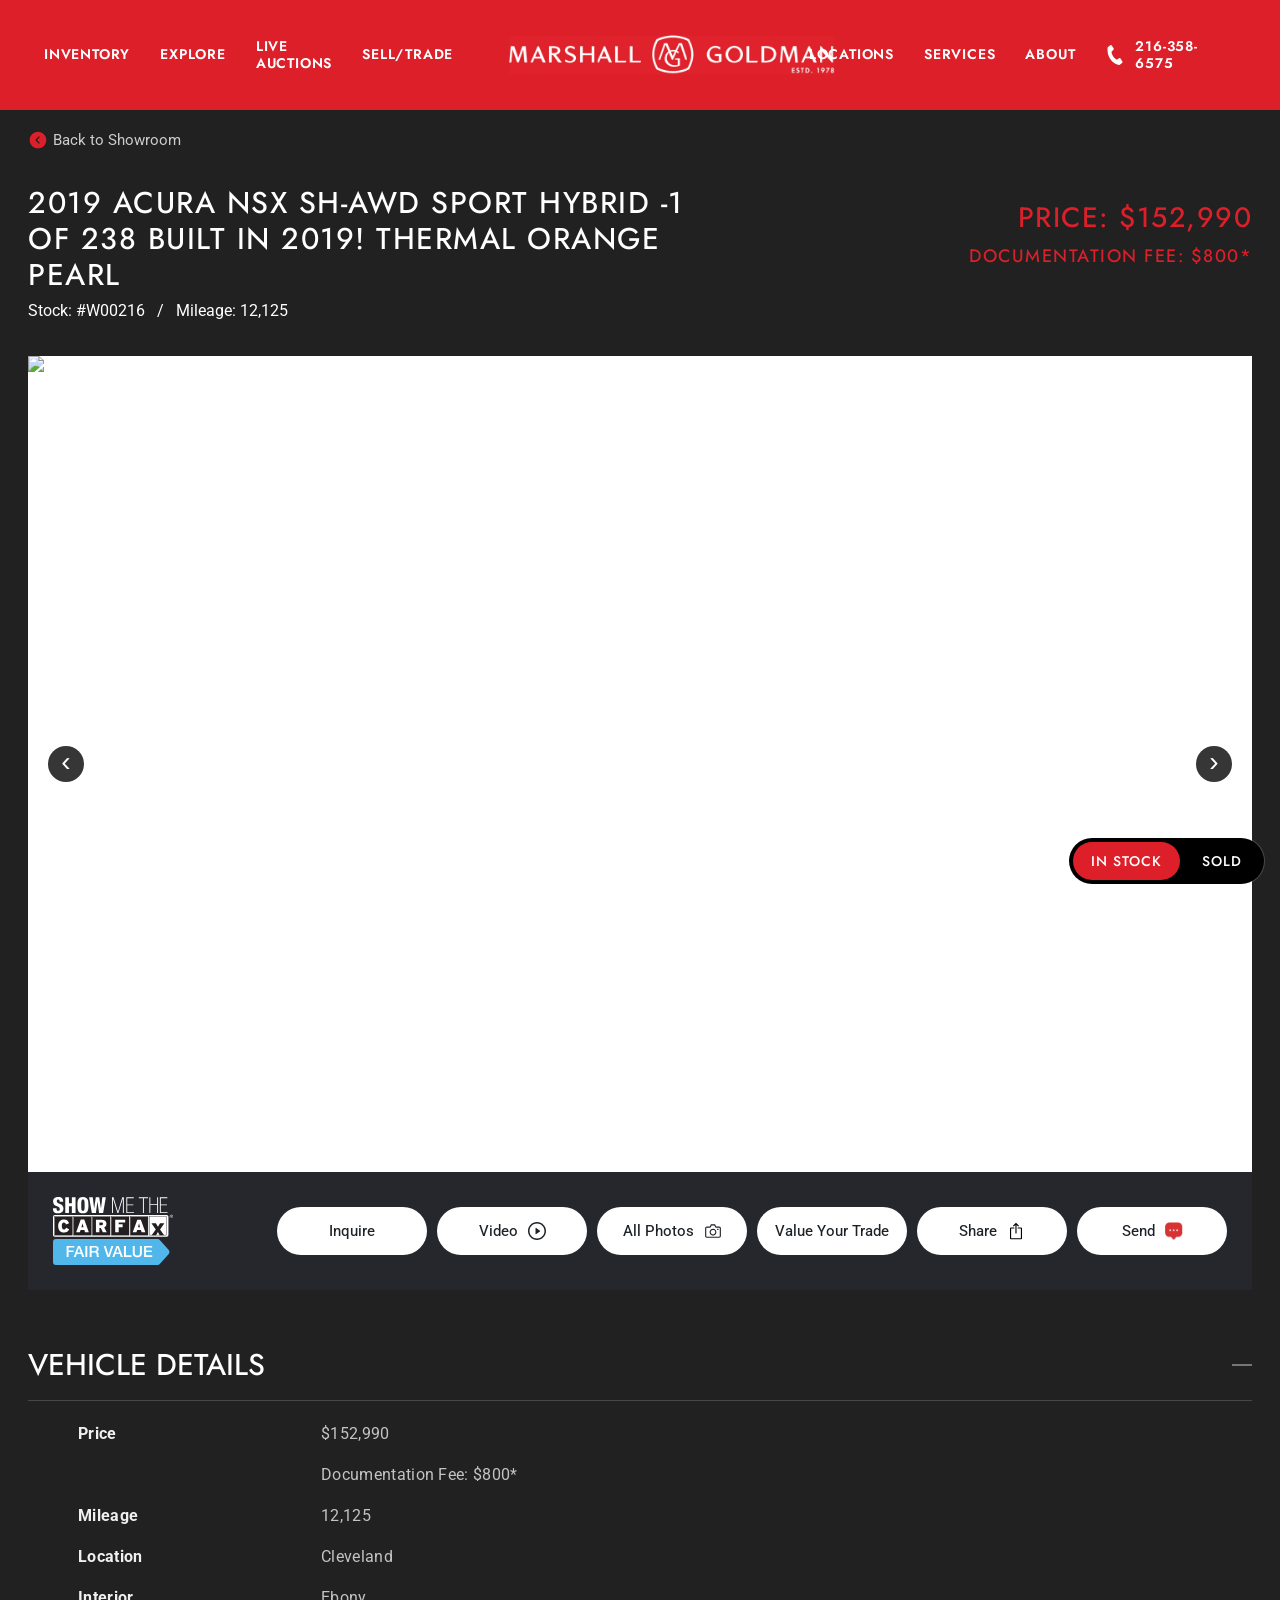
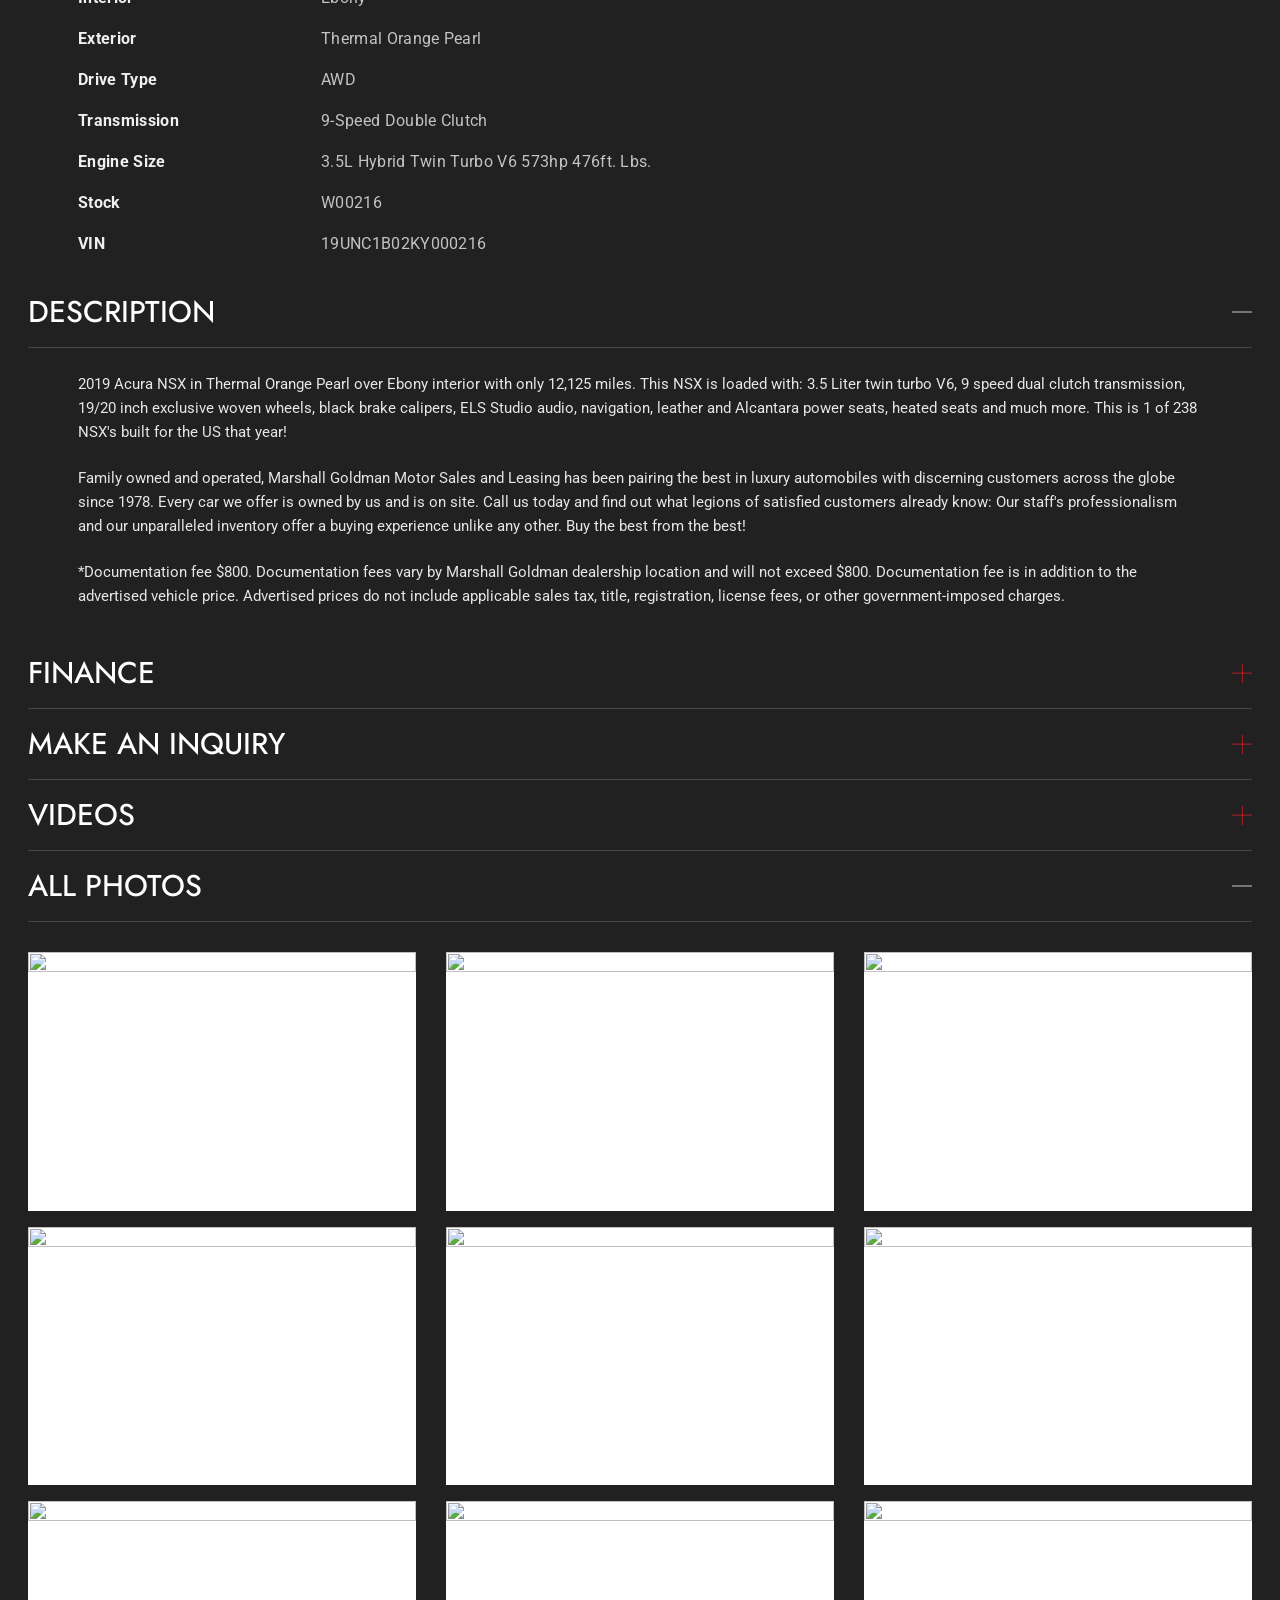
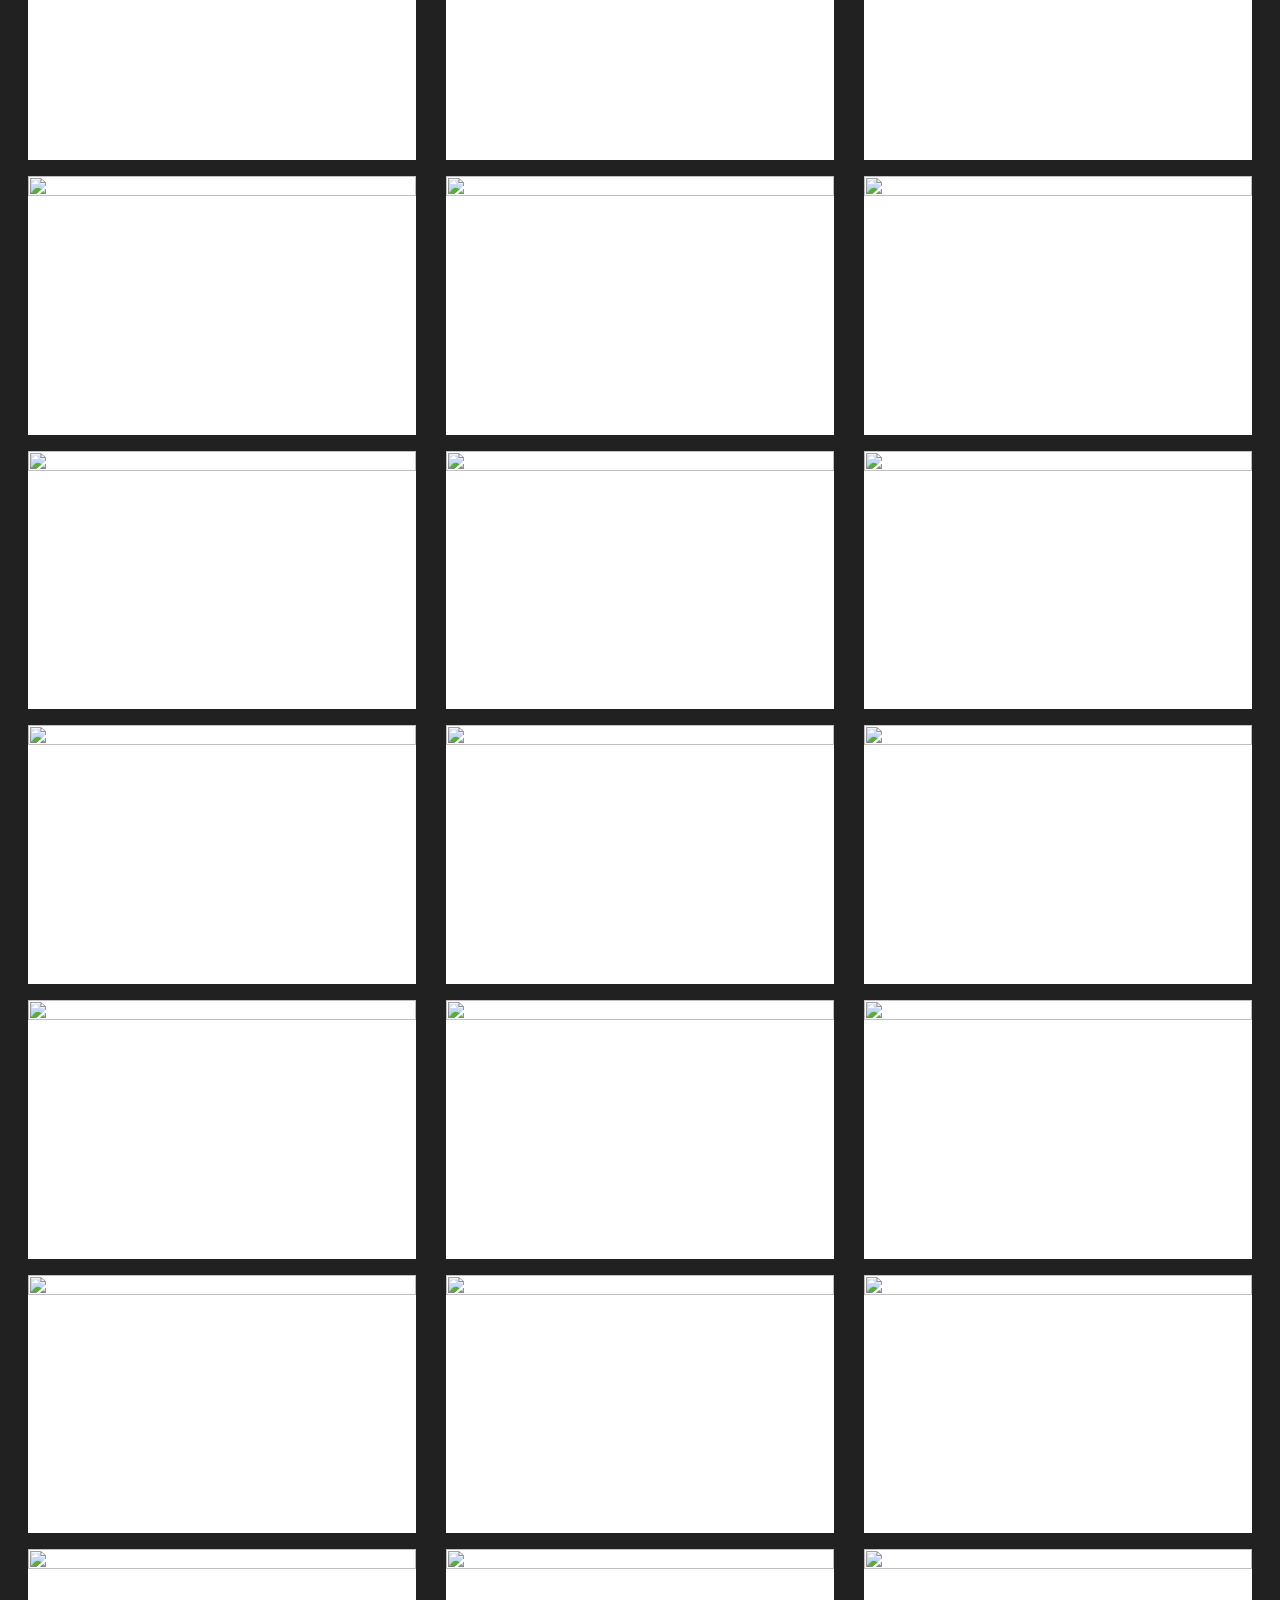
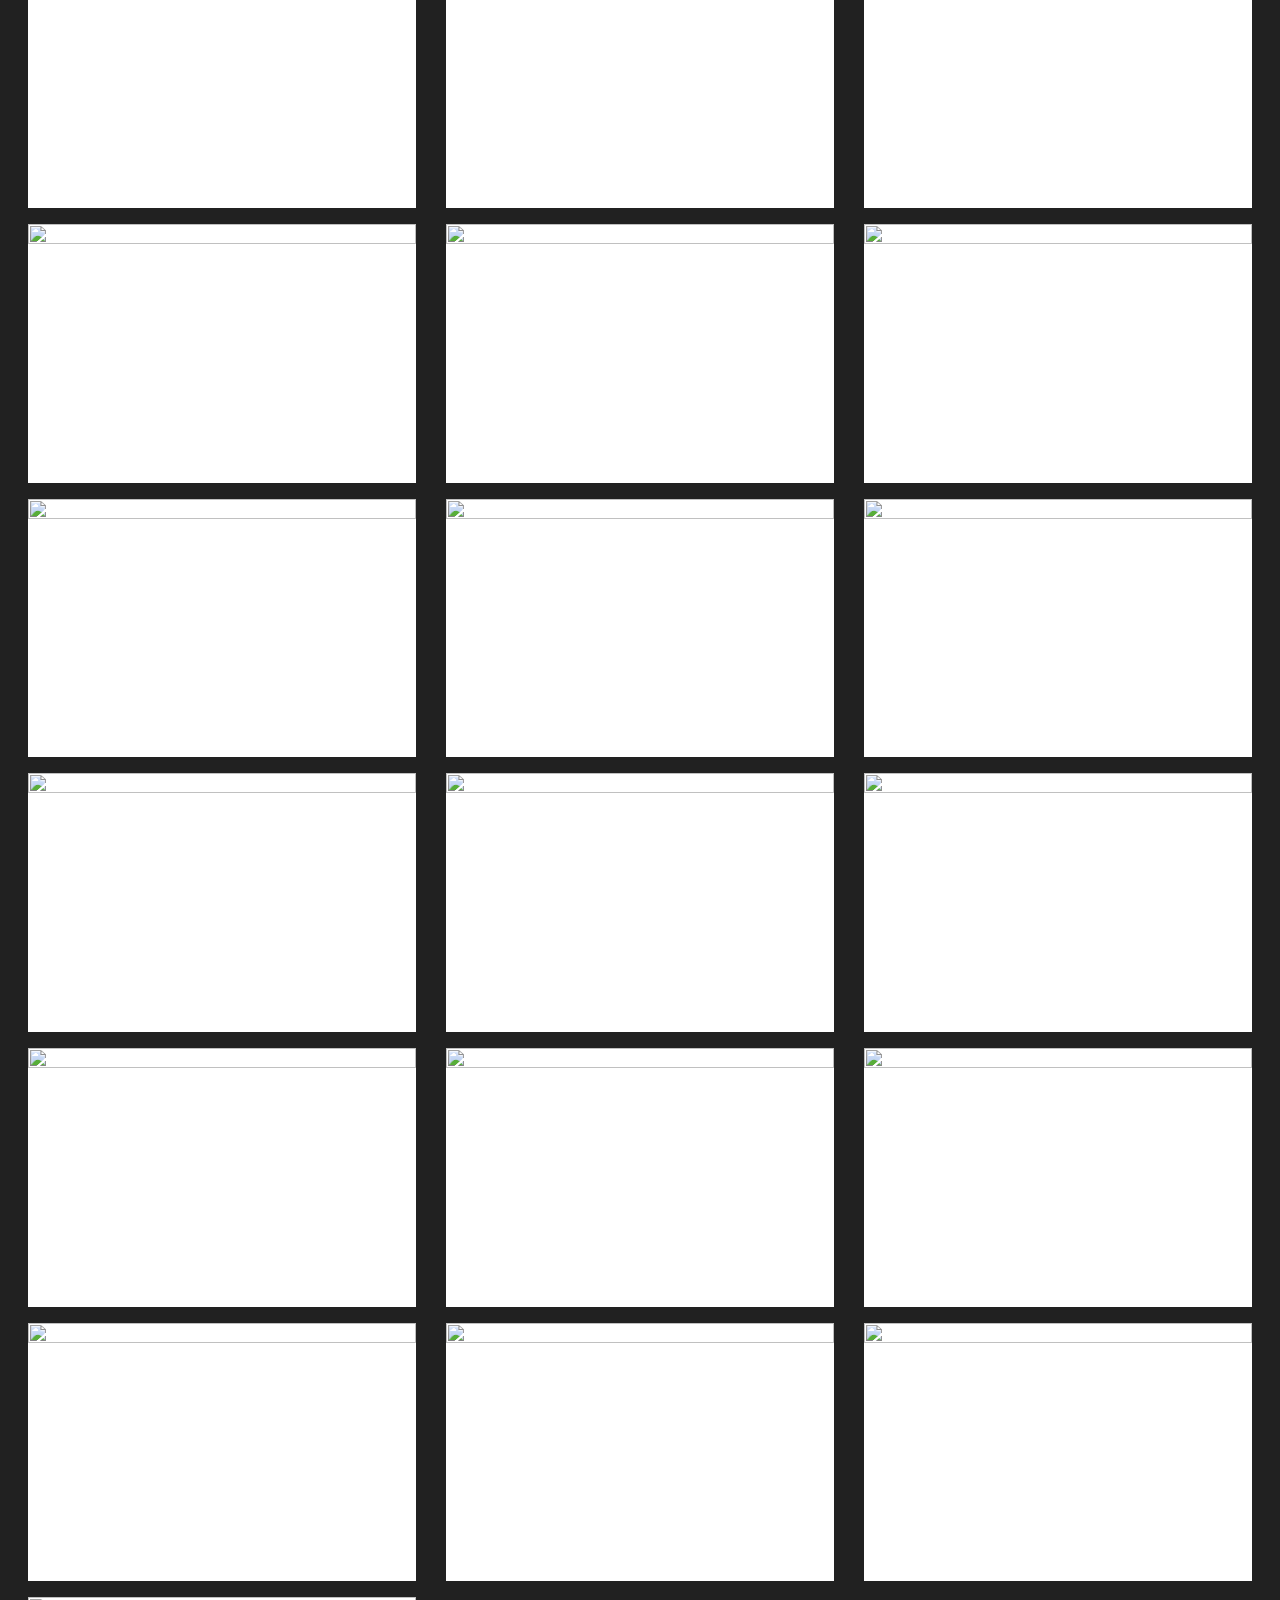
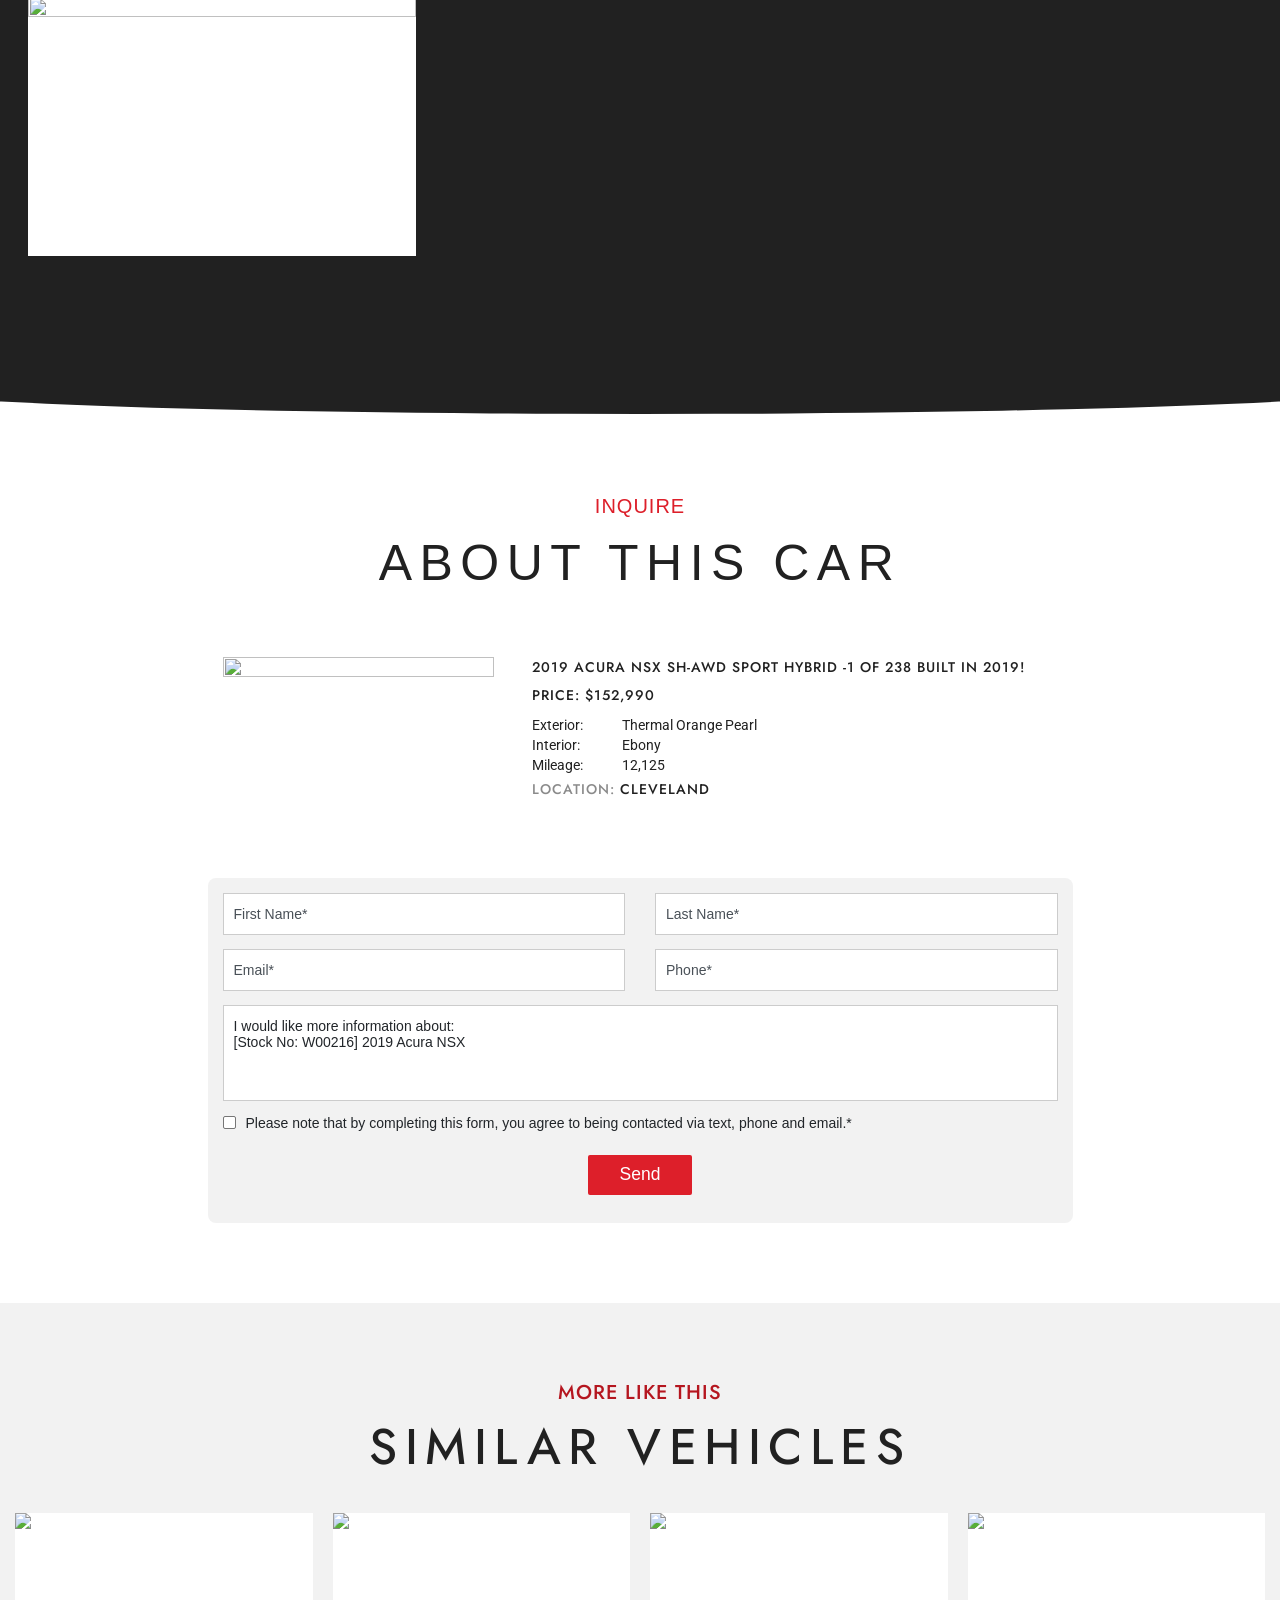
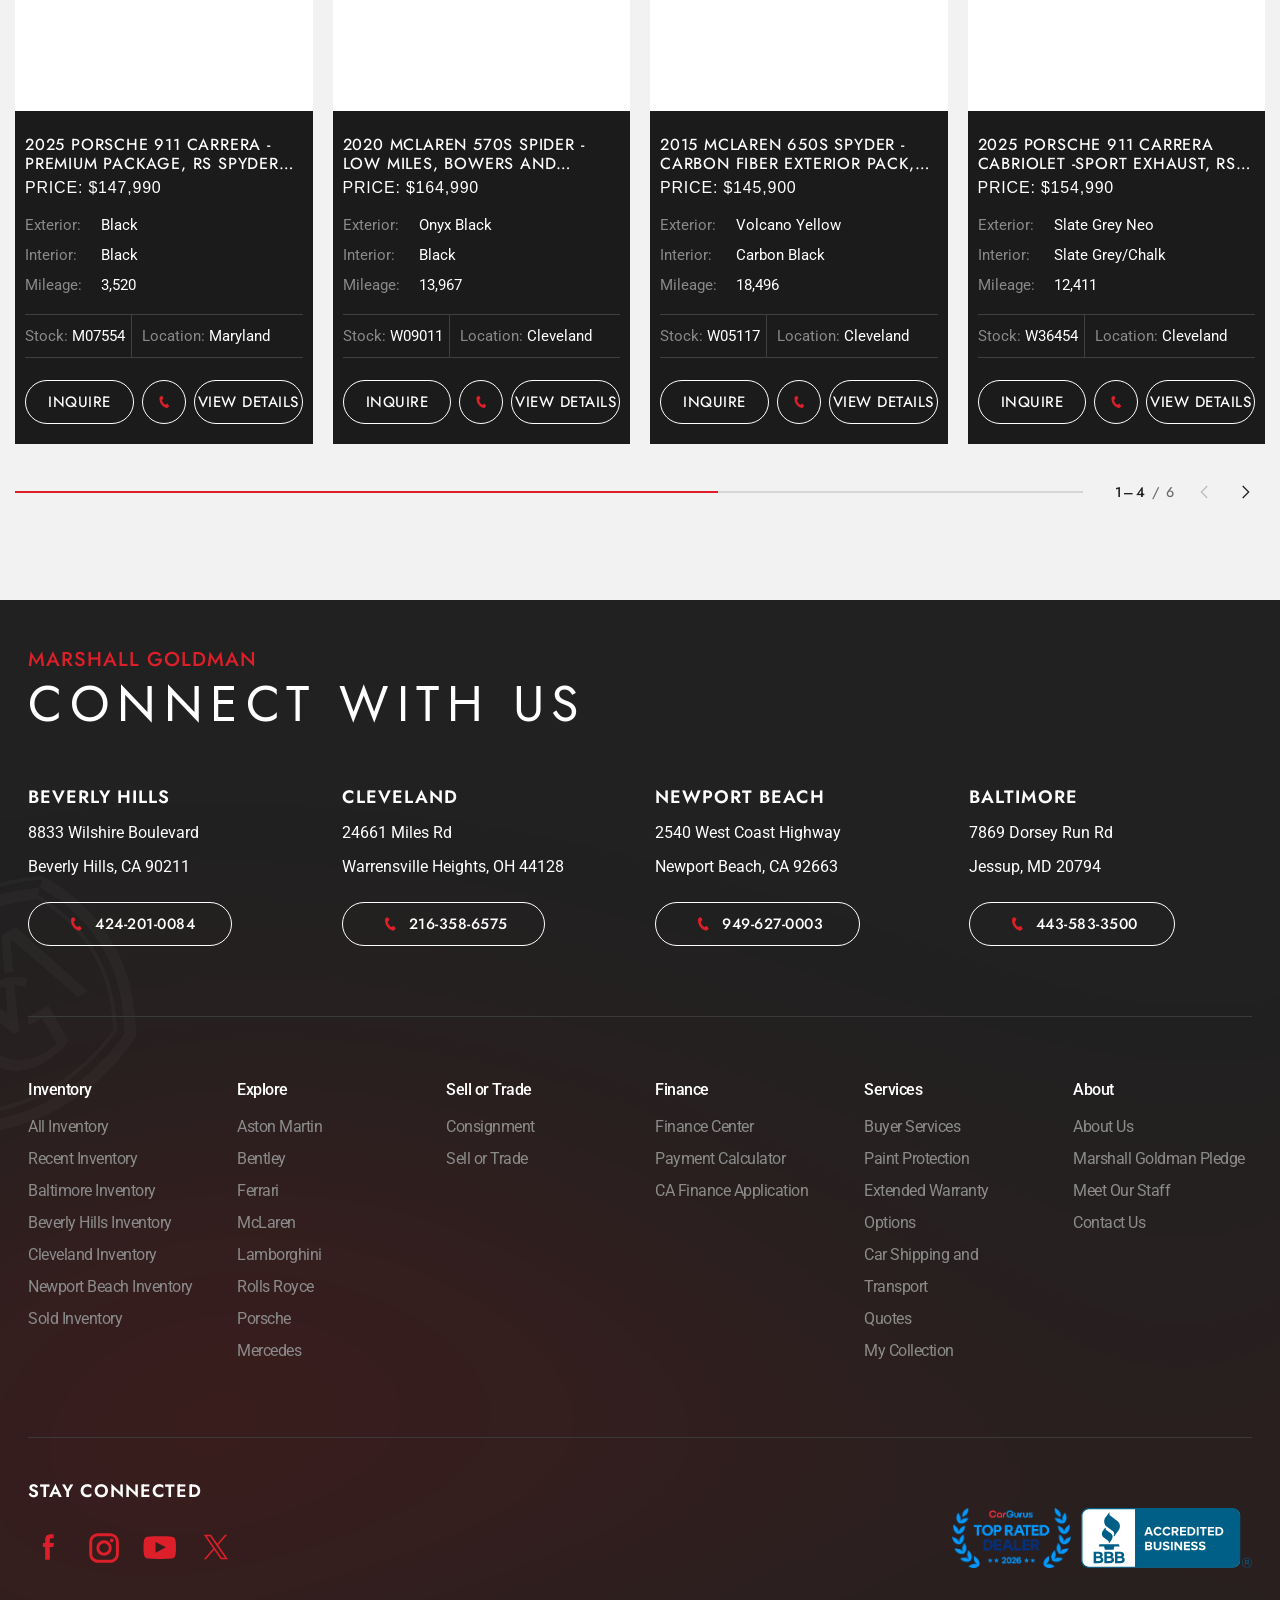
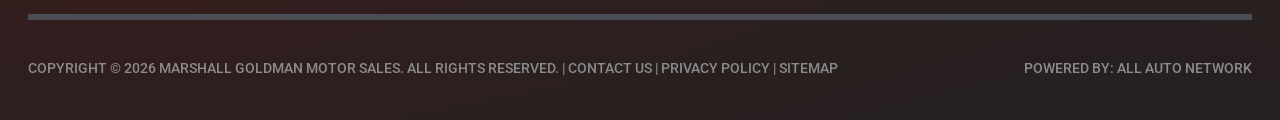
==== VDP-instock.html @ b72ef5f3 "Add VDP Similar Vehicles approval mockups (in-stock and sold) Co-Authored-By: Claude Opus 5.5 <norep" ====
<!doctype html>
<html lang="en">
<head>
<meta charset="utf-8">
<meta name="viewport" content="width=device-width, initial-scale=1">
<title>MG VDP In Stock</title>
<meta name="description" content="Marshall Goldman VDP — approval mockup: current-inventory VDP with Similar Vehicles carousel at the bottom of the page">
<link rel="stylesheet" href="https://use.typekit.net/teo7bxl.css">
<link rel="preconnect" href="https://fonts.googleapis.com"><link rel="preconnect" href="https://fonts.gstatic.com" crossorigin>
<link rel="stylesheet" href="https://fonts.googleapis.com/css2?family=Jost:wght@300;400;500;600&family=Roboto:wght@300;400;500;700&display=swap">
<link rel="stylesheet" href="assets/vdp.css?v=160505">
<link rel="stylesheet" href="assets/similar.css?v=160505">
</head>
<body>

<nav class="state" aria-label="Mockup state">
  <a href="VDP-instock.html" aria-current="page">In stock</a>
  <a href="VDP-sold.html">Sold</a>
</nav>

<header class="hdr">
  <nav><span>Inventory</span><span>Explore</span><span>Live<br>Auctions</span><span>Sell/Trade</span></nav>
  <img class="logo" src="assets/img/logo.png" alt="Marshall Goldman, Estd. 1978">
  <nav><span>Locations</span><span>Services</span><span>About</span><span class="phone"><img src="assets/img/phone_icon.svg" alt=""><span>216-358-6575</span></span></nav>
</header>
<div class="mbar"><img src="assets/img/phone_icon.svg" alt="Call"><img src="assets/img/search-icon2.png" alt="Search"><svg class="burg" width="55" height="40" viewBox="0 0 100 100" aria-label="Menu"><path d="M 20,29.000046 H 80.000231 C 80.000231,29.000046 94.498839,28.817352 94.532987,66.711331 94.543142,77.980673 90.966081,81.670246 85.259173,81.668997 79.552261,81.667751 75.000211,74.999942 75.000211,74.999942 L 25.000021,25.000058" stroke-dasharray="60 207"/><path d="M 20,50 H 80" stroke-dasharray="60 60"/><path d="M 20,70.999954 H 80.000231 C 80.000231,70.999954 94.498839,71.182648 94.532987,33.288669 94.543142,22.019327 90.966081,18.329754 85.259173,18.331003 79.552261,18.332249 75.000211,25.000058 75.000211,25.000058 L 25.000021,74.999942" stroke-dasharray="60 207"/></svg></div>

<main id="vdp">

  <div class="wrap">
    <a class="back" href="#"><img src="assets/img/arrow_circle_left.svg" alt="">Back to Showroom</a>
    <div class="ttl">
      <div>
        <h1>2019 Acura NSX SH-AWD Sport Hybrid -1 of 238 Built in 2019! Thermal Orange Pearl</h1>
        <div class="meta">Stock: #W00216<b>/</b>Mileage: 12,125</div>
      </div>
      <div class="price">Price: $152,990<small>Documentation Fee: $800*</small></div>
    </div>

    <div class="gal">
      <img src="https://www.marshallgoldman.com/imagetag/5686/2/l/Used-2019-Acura-NSX-SH-AWD-Sport-Hybrid-1-of-238-Built-in-2019!-1781117270.jpg" alt="2019 Acura NSX in Thermal Orange Pearl">
      <span class="arw l">&lsaquo;</span><span class="arw r">&rsaquo;</span>
      
    </div>
    <div class="bar">
      <img class="carfax" src="assets/img/fair.svg" alt="Show me the Carfax">
      <div class="pills">
        <span class="pill">Inquire</span>
        <span class="pill">Video<img src="assets/img/video_button.svg" alt=""></span>
        <span class="pill">All Photos<img src="assets/img/all_photos.svg" alt=""></span>
        <span class="pill">Value Your Trade</span>
        <span class="pill">Share<img src="assets/img/share1.svg" alt=""></span>
        <span class="pill">Send<img src="assets/img/testtophone.png" alt=""></span>
      </div>
    </div>
    <div class="mcta"><a href="tel:216-358-6575">216-358-6575</a><a href="#inquire">Contact Us</a></div>

    <section class="acc">
      <h2 class="open">Vehicle Details</h2>
      <ul class="specs"><li><span>Price</span><span>$152,990</span></li><li><span></span><span>Documentation Fee: $800*</span></li><li><span>Mileage</span><span>12,125</span></li><li><span>Location</span><span>Cleveland</span></li><li><span>Interior</span><span>Ebony</span></li><li><span>Exterior</span><span>Thermal Orange Pearl</span></li><li><span>Drive Type</span><span>AWD</span></li><li><span>Transmission</span><span>9-Speed Double Clutch</span></li><li><span>Engine Size</span><span>3.5L Hybrid Twin Turbo V6 573hp 476ft. Lbs.</span></li><li><span>Stock</span><span>W00216</span></li><li><span>VIN</span><span>19UNC1B02KY000216</span></li></ul>
      <h2 class="open">Description</h2>
      <div class="desc"><p>2019 Acura NSX in Thermal Orange Pearl over Ebony interior with only 12,125 miles. This NSX is loaded with: 3.5 Liter twin turbo V6, 9 speed dual clutch transmission, 19/20 inch exclusive woven wheels, black brake calipers, ELS Studio audio, navigation, leather and Alcantara power seats, heated seats and much more. This is 1 of 238 NSX&#x27;s built for the US that year!</p><p>Family owned and operated, Marshall Goldman Motor Sales and Leasing has been pairing the best in luxury automobiles with discerning customers across the globe since 1978. Every car we offer is owned by us and is on site. Call us today and find out what legions of satisfied customers already know: Our staff&#x27;s professionalism and our unparalleled inventory offer a buying experience unlike any other. Buy the best from the best!</p><p>*Documentation fee $800. Documentation fees vary by Marshall Goldman dealership location and will not exceed $800. Documentation fee is in addition to the advertised vehicle price. Advertised prices do not include applicable sales tax, title, registration, license fees, or other government-imposed charges.</p></div>
      <h2 class="plus">Finance</h2><h2 class="plus">Make an Inquiry</h2><h2 class="plus">Videos</h2>
      <h2 class="open">All Photos</h2>
      <div class="photos"><img src="https://www.marshallgoldman.com/imagetag/5686/main/f/Used-2019-Acura-NSX-SH-AWD-Sport-Hybrid-1-of-238-Built-in-2019!-1781116884.jpg" alt="" loading="lazy"><img src="https://www.marshallgoldman.com/imagetag/5686/2/f/Used-2019-Acura-NSX-SH-AWD-Sport-Hybrid-1-of-238-Built-in-2019!-1781117270.jpg" alt="" loading="lazy"><img src="https://www.marshallgoldman.com/imagetag/5686/3/f/Used-2019-Acura-NSX-SH-AWD-Sport-Hybrid-1-of-238-Built-in-2019!-1781116887.jpg" alt="" loading="lazy"><img src="https://www.marshallgoldman.com/imagetag/5686/4/f/Used-2019-Acura-NSX-SH-AWD-Sport-Hybrid-1-of-238-Built-in-2019!-1781116889.jpg" alt="" loading="lazy"><img src="https://www.marshallgoldman.com/imagetag/5686/5/f/Used-2019-Acura-NSX-SH-AWD-Sport-Hybrid-1-of-238-Built-in-2019!-1781116890.jpg" alt="" loading="lazy"><img src="https://www.marshallgoldman.com/imagetag/5686/6/f/Used-2019-Acura-NSX-SH-AWD-Sport-Hybrid-1-of-238-Built-in-2019!-1781116892.jpg" alt="" loading="lazy"><img src="https://www.marshallgoldman.com/imagetag/5686/7/f/Used-2019-Acura-NSX-SH-AWD-Sport-Hybrid-1-of-238-Built-in-2019!-1781117270.jpg" alt="" loading="lazy"><img src="https://www.marshallgoldman.com/imagetag/5686/8/f/Used-2019-Acura-NSX-SH-AWD-Sport-Hybrid-1-of-238-Built-in-2019!-1781117270.jpg" alt="" loading="lazy"><img src="https://www.marshallgoldman.com/imagetag/5686/9/f/Used-2019-Acura-NSX-SH-AWD-Sport-Hybrid-1-of-238-Built-in-2019!-1781117270.jpg" alt="" loading="lazy"><img src="https://www.marshallgoldman.com/imagetag/5686/10/f/Used-2019-Acura-NSX-SH-AWD-Sport-Hybrid-1-of-238-Built-in-2019!-1781117270.jpg" alt="" loading="lazy"><img src="https://www.marshallgoldman.com/imagetag/5686/11/f/Used-2019-Acura-NSX-SH-AWD-Sport-Hybrid-1-of-238-Built-in-2019!-1781117270.jpg" alt="" loading="lazy"><img src="https://www.marshallgoldman.com/imagetag/5686/12/f/Used-2019-Acura-NSX-SH-AWD-Sport-Hybrid-1-of-238-Built-in-2019!-1781117270.jpg" alt="" loading="lazy"><img src="https://www.marshallgoldman.com/imagetag/5686/13/f/Used-2019-Acura-NSX-SH-AWD-Sport-Hybrid-1-of-238-Built-in-2019!-1781117270.jpg" alt="" loading="lazy"><img src="https://www.marshallgoldman.com/imagetag/5686/14/f/Used-2019-Acura-NSX-SH-AWD-Sport-Hybrid-1-of-238-Built-in-2019!-1781117270.jpg" alt="" loading="lazy"><img src="https://www.marshallgoldman.com/imagetag/5686/15/f/Used-2019-Acura-NSX-SH-AWD-Sport-Hybrid-1-of-238-Built-in-2019!-1781117270.jpg" alt="" loading="lazy"><img src="https://www.marshallgoldman.com/imagetag/5686/16/f/Used-2019-Acura-NSX-SH-AWD-Sport-Hybrid-1-of-238-Built-in-2019!-1781117270.jpg" alt="" loading="lazy"><img src="https://www.marshallgoldman.com/imagetag/5686/17/f/Used-2019-Acura-NSX-SH-AWD-Sport-Hybrid-1-of-238-Built-in-2019!-1781117270.jpg" alt="" loading="lazy"><img src="https://www.marshallgoldman.com/imagetag/5686/18/f/Used-2019-Acura-NSX-SH-AWD-Sport-Hybrid-1-of-238-Built-in-2019!-1781117270.jpg" alt="" loading="lazy"><img src="https://www.marshallgoldman.com/imagetag/5686/19/f/Used-2019-Acura-NSX-SH-AWD-Sport-Hybrid-1-of-238-Built-in-2019!-1781116913.jpg" alt="" loading="lazy"><img src="https://www.marshallgoldman.com/imagetag/5686/20/f/Used-2019-Acura-NSX-SH-AWD-Sport-Hybrid-1-of-238-Built-in-2019!-1781117270.jpg" alt="" loading="lazy"><img src="https://www.marshallgoldman.com/imagetag/5686/21/f/Used-2019-Acura-NSX-SH-AWD-Sport-Hybrid-1-of-238-Built-in-2019!-1781117270.jpg" alt="" loading="lazy"><img src="https://www.marshallgoldman.com/imagetag/5686/22/f/Used-2019-Acura-NSX-SH-AWD-Sport-Hybrid-1-of-238-Built-in-2019!-1781117270.jpg" alt="" loading="lazy"><img src="https://www.marshallgoldman.com/imagetag/5686/23/f/Used-2019-Acura-NSX-SH-AWD-Sport-Hybrid-1-of-238-Built-in-2019!-1781117270.jpg" alt="" loading="lazy"><img src="https://www.marshallgoldman.com/imagetag/5686/24/f/Used-2019-Acura-NSX-SH-AWD-Sport-Hybrid-1-of-238-Built-in-2019!-1781117270.jpg" alt="" loading="lazy"><img src="https://www.marshallgoldman.com/imagetag/5686/25/f/Used-2019-Acura-NSX-SH-AWD-Sport-Hybrid-1-of-238-Built-in-2019!-1781117270.jpg" alt="" loading="lazy"><img src="https://www.marshallgoldman.com/imagetag/5686/26/f/Used-2019-Acura-NSX-SH-AWD-Sport-Hybrid-1-of-238-Built-in-2019!-1781117270.jpg" alt="" loading="lazy"><img src="https://www.marshallgoldman.com/imagetag/5686/27/f/Used-2019-Acura-NSX-SH-AWD-Sport-Hybrid-1-of-238-Built-in-2019!-1781117270.jpg" alt="" loading="lazy"><img src="https://www.marshallgoldman.com/imagetag/5686/28/f/Used-2019-Acura-NSX-SH-AWD-Sport-Hybrid-1-of-238-Built-in-2019!-1781117270.jpg" alt="" loading="lazy"><img src="https://www.marshallgoldman.com/imagetag/5686/29/f/Used-2019-Acura-NSX-SH-AWD-Sport-Hybrid-1-of-238-Built-in-2019!-1781117270.jpg" alt="" loading="lazy"><img src="https://www.marshallgoldman.com/imagetag/5686/30/f/Used-2019-Acura-NSX-SH-AWD-Sport-Hybrid-1-of-238-Built-in-2019!-1781117270.jpg" alt="" loading="lazy"><img src="https://www.marshallgoldman.com/imagetag/5686/31/f/Used-2019-Acura-NSX-SH-AWD-Sport-Hybrid-1-of-238-Built-in-2019!-1781117270.jpg" alt="" loading="lazy"><img src="https://www.marshallgoldman.com/imagetag/5686/32/f/Used-2019-Acura-NSX-SH-AWD-Sport-Hybrid-1-of-238-Built-in-2019!-1781117270.jpg" alt="" loading="lazy"><img src="https://www.marshallgoldman.com/imagetag/5686/33/f/Used-2019-Acura-NSX-SH-AWD-Sport-Hybrid-1-of-238-Built-in-2019!-1781117270.jpg" alt="" loading="lazy"><img src="https://www.marshallgoldman.com/imagetag/5686/34/f/Used-2019-Acura-NSX-SH-AWD-Sport-Hybrid-1-of-238-Built-in-2019!-1781117270.jpg" alt="" loading="lazy"><img src="https://www.marshallgoldman.com/imagetag/5686/35/f/Used-2019-Acura-NSX-SH-AWD-Sport-Hybrid-1-of-238-Built-in-2019!-1781117270.jpg" alt="" loading="lazy"><img src="https://www.marshallgoldman.com/imagetag/5686/36/f/Used-2019-Acura-NSX-SH-AWD-Sport-Hybrid-1-of-238-Built-in-2019!-1781117270.jpg" alt="" loading="lazy"><img src="https://www.marshallgoldman.com/imagetag/5686/37/f/Used-2019-Acura-NSX-SH-AWD-Sport-Hybrid-1-of-238-Built-in-2019!-1781117270.jpg" alt="" loading="lazy"><img src="https://www.marshallgoldman.com/imagetag/5686/38/f/Used-2019-Acura-NSX-SH-AWD-Sport-Hybrid-1-of-238-Built-in-2019!-1781117270.jpg" alt="" loading="lazy"><img src="https://www.marshallgoldman.com/imagetag/5686/39/f/Used-2019-Acura-NSX-SH-AWD-Sport-Hybrid-1-of-238-Built-in-2019!-1781117270.jpg" alt="" loading="lazy"><img src="https://www.marshallgoldman.com/imagetag/5686/40/f/Used-2019-Acura-NSX-SH-AWD-Sport-Hybrid-1-of-238-Built-in-2019!-1781117270.jpg" alt="" loading="lazy"><img src="https://www.marshallgoldman.com/imagetag/5686/41/f/Used-2019-Acura-NSX-SH-AWD-Sport-Hybrid-1-of-238-Built-in-2019!-1781117270.jpg" alt="" loading="lazy"><img src="https://www.marshallgoldman.com/imagetag/5686/42/f/Used-2019-Acura-NSX-SH-AWD-Sport-Hybrid-1-of-238-Built-in-2019!-1781117270.jpg" alt="" loading="lazy"><img src="https://www.marshallgoldman.com/imagetag/5686/43/f/Used-2019-Acura-NSX-SH-AWD-Sport-Hybrid-1-of-238-Built-in-2019!-1781116998.jpg" alt="" loading="lazy"></div>
      <div class="gap"></div>
    </section>
  </div>

  <section class="inq" id="inquire">
    <span class="k">Inquire</span>
    <h2>About This Car</h2>
    <div class="car">
      <img src="https://www.marshallgoldman.com/imagetag/5686/2/l/Used-2019-Acura-NSX-SH-AWD-Sport-Hybrid-1-of-238-Built-in-2019!-1781117270.jpg" alt="">
      <div>
        <h3>2019 Acura NSX SH-AWD Sport Hybrid -1 of 238 Built in 2019!</h3>
        <span class="p">Price: $152,990</span>
        <dl><dt>Exterior:</dt><dd>Thermal Orange Pearl</dd><dt>Interior:</dt><dd>Ebony</dd><dt>Mileage:</dt><dd>12,125</dd></dl>
        <div class="loc"><span>Location:</span> Cleveland</div>
      </div>
    </div>
    <div class="form">
      <span class="f">First Name*</span><span class="f">Last Name*</span>
      <span class="f">Email*</span><span class="f">Phone*</span>
      <span class="f t">I would like more information about:<br>[Stock No: W00216]  2019 Acura NSX</span>
      <span class="ok"><i></i>Please note that by completing this form, you agree to being contacted via text, phone and email.*</span>
      <span class="send">Send</span>
    </div>
  </section>
  <div id="similar-anchor"></div>
</main>

<footer class="ftr">
  <img class="mark" src="assets/img/footer_icon.png" alt="">
  <div class="wrap">
    <div class="k">Marshall Goldman</div>
    <h2>Connect With Us</h2>
    <div class="locs">
      <div><h3>Beverly Hills</h3><p>8833 Wilshire Boulevard<br>Beverly Hills, CA 90211</p><a href="#"><img src="assets/img/Call.svg" alt="">424-201-0084</a></div>
      <div><h3>Cleveland</h3><p>24661 Miles Rd<br>Warrensville Heights, OH 44128</p><a href="#"><img src="assets/img/Call.svg" alt="">216-358-6575</a></div>
      <div><h3>Newport Beach</h3><p>2540 West Coast Highway<br>Newport Beach, CA 92663</p><a href="#"><img src="assets/img/Call.svg" alt="">949-627-0003</a></div>
      <div><h3>Baltimore</h3><p>7869 Dorsey Run Rd<br>Jessup, MD 20794</p><a href="#"><img src="assets/img/Call.svg" alt="">443-583-3500</a></div>
    </div>
    <div class="links">
      <div><h4>Inventory</h4><ul><li>All Inventory</li><li>Recent Inventory</li><li>Baltimore Inventory</li><li>Beverly Hills Inventory</li><li>Cleveland Inventory</li><li>Newport Beach Inventory</li><li>Sold Inventory</li></ul></div>
      <div><h4>Explore</h4><ul><li>Aston Martin</li><li>Bentley</li><li>Ferrari</li><li>McLaren</li><li>Lamborghini</li><li>Rolls Royce</li><li>Porsche</li><li>Mercedes</li></ul></div>
      <div><h4>Sell or Trade</h4><ul><li>Consignment</li><li>Sell or Trade</li></ul></div>
      <div><h4>Finance</h4><ul><li>Finance Center</li><li>Payment Calculator</li><li>CA Finance Application</li></ul></div>
      <div><h4>Services</h4><ul><li>Buyer Services</li><li>Paint Protection</li><li>Extended Warranty Options</li><li>Car Shipping and Transport</li><li>Quotes</li><li>My Collection</li></ul></div>
      <div><h4>About</h4><ul><li>About Us</li><li>Marshall Goldman Pledge</li><li>Meet Our Staff</li><li>Contact Us</li></ul></div>
    </div>
    <div class="stay"><div><h4>Stay Connected</h4><div class="soc"><img src="assets/img/face.svg" alt="Facebook"><img src="assets/img/insta.svg" alt="Instagram"><img src="assets/img/youtube.svg" alt="YouTube"><img src="assets/img/xsocial.svg" alt="X"></div></div><div class="badges"><img src="assets/img/cargurus.png" alt="CarGurus Top Rated Dealer 2026"><img src="assets/img/BBB.svg" alt="BBB Accredited Business"></div></div>
    <div class="copy"><span>Copyright © 2026 Marshall Goldman Motor Sales. All rights reserved. | Contact Us | Privacy Policy | Sitemap</span><span>Powered by: All Auto Network</span></div>
  </div>
</footer>

<script src="assets/similar.js?v=160505"></script>
<script src="assets/similar-data.js?v=160505"></script>
<script>
  MGSimilar.mount(document.getElementById('similar-anchor'), { variant: 'bottom', position: 'afterend', kicker: 'More Like This', title: 'Similar Vehicles', cars: MG_MOCK.instock });
  document.querySelectorAll('.mg-sim__link').forEach(function (a) { a.href = 'https://www.marshallgoldman.com' + a.getAttribute('href'); a.target = '_blank'; a.rel = 'noopener'; });
  var cta = document.querySelector('.mg-sim__cta'); if (cta) { cta.href = 'https://www.marshallgoldman.com' + cta.getAttribute('href'); cta.target = '_blank'; cta.rel = 'noopener'; }
</script>
<script src="https://cdn.jsdelivr.net/npm/lenis@1.3.4/dist/lenis.min.js"></script>
<script>
  if (window.Lenis && !matchMedia('(prefers-reduced-motion: reduce)').matches) { window.lenis = new Lenis({ anchors: true, autoRaf: true }); }
</script>
</body>
</html>
---- assets/vdp.css ----
/* Marshall Goldman VDP — approval mockup.
   Recreates the current marshallgoldman.com VDP as-is (measured 2026-10-06);
   the only new element is the Similar Vehicles block (similar.css). */

:root {
  --red: #dd1f2a;
  --page: #212121;
  --rule: #474747;
  --txt: #c3c3c3;
  --label: #f1f0f0;
  --ink: #212121;
  --ff-d: futura-pt, Jost, sans-serif;
  --ff-b: Roboto, sans-serif;
  --wrap: 1370px;
  --gut: 28px;
}

*, *::before, *::after { box-sizing: border-box; }
html, body { margin: 0; }
body { background: var(--page); color: #fff; font-family: var(--ff-b); -webkit-font-smoothing: antialiased; overflow-x: hidden; }
img { display: block; max-width: 100%; }
a { color: inherit; text-decoration: none; }
.wrap { max-width: calc(var(--wrap) + var(--gut) * 2); margin: 0 auto; padding: 0 var(--gut); }

/* ---------- header ---------- */
.hdr { position: sticky; top: 0; z-index: 20; background: var(--red); height: 110px; padding: 0 44px;
  display: grid; grid-template-columns: 1fr auto 1fr; column-gap: 56px; align-items: center; }
.hdr nav { display: flex; gap: 30px; align-items: center; font: 600 14px/1.25 var(--ff-d); letter-spacing: .8px; text-transform: uppercase; }
.hdr nav:last-child { justify-content: flex-end; }
.hdr .logo { width: 431px; height: auto; }
.hdr .phone { display: flex; align-items: center; gap: 10px; }
.hdr .phone { flex-shrink: 0; }
.hdr .phone span { flex: 0 0 76px; }
.hdr .phone img { width: 20px; height: 20px; flex-shrink: 0; }
.mbar { display: none; }

/* ---------- title ---------- */
.back { display: inline-flex; align-items: center; gap: 0; padding: 20px 0; font-size: 15px; color: #ccc; }
.back img { width: 20px; height: 20px; margin-right: 5px; }
.ttl { display: flex; justify-content: space-between; gap: 40px; padding: 15px 0 36px; }
.ttl h1 { margin: 0; max-width: 670px; font: 450 30px/36px var(--ff-d); letter-spacing: 1.5px; text-transform: uppercase; }
.ttl .meta { margin-top: 8px; font-size: 16px; }
.ttl .meta b { font-weight: 400; margin: 0 12px; }
.ttl .price { text-align: right; font: 450 28px/34px var(--ff-d); letter-spacing: 1.5px; text-transform: uppercase; color: var(--red); white-space: nowrap; padding-top: 16px; }
.ttl .price small { display: block; margin-top: 10px; font-size: 18px; line-height: 22px; }

/* ---------- gallery ---------- */
.gal { position: relative; aspect-ratio: 3 / 2; background: #fff; overflow: hidden; }
.gal img { width: 100%; height: 100%; object-fit: cover; }
.gal .arw { position: absolute; top: 50%; width: 36px; height: 36px; margin-top: -18px; border-radius: 50%; background: rgba(33,33,33,.9);
  display: grid; place-items: center; color: #fff; }
.gal .arw { font: 300 28px/1 Arial, sans-serif; padding-bottom: 4px; }
.gal .arw.l { left: 20px; } .gal .arw.r { right: 20px; }
.gal .sold { position: absolute; top: 28px; right: 28px; width: 79px; height: 73px; }
.bar { display: flex; align-items: center; justify-content: space-between; gap: 24px; padding: 25px; background: rgba(40, 41, 48, .74); min-height: 118px; }
.bar .carfax { width: 120px; }
.bar .pills { display: flex; gap: 10px; margin-left: auto; flex-wrap: wrap; justify-content: flex-end; }
.bar .pill { height: 48px; width: 150px; padding: 11px 20px; border-radius: 60px; background: #fff; color: #1d2227;
  display: inline-flex; align-items: center; justify-content: center; font: 450 15px/26px var(--ff-b); white-space: nowrap; }
.bar .pill img { width: 18px; height: 18px; margin-left: 10px; }

/* ---------- accordions ---------- */
.acc { padding: 40px 0 0; }
.acc h2 { margin: 0; display: flex; justify-content: space-between; align-items: center; padding: 25px 0;
  border-bottom: 1px solid var(--rule); font: 450 30px/20px var(--ff-d); text-transform: uppercase; }
.acc h2::after { content: ""; width: 20px; height: 20px; background: url(img/plus.svg) center / contain no-repeat; }
.acc h2.open::after { background-image: url(img/minus.svg); }
.specs { list-style: none; margin: 0; padding: 20px 50px; display: grid; gap: 15px; font-size: 16px; line-height: 26px; letter-spacing: .32px; color: var(--txt); }
.specs li { display: grid; grid-template-columns: 243px 1fr; }
.specs li span:first-child { color: var(--label); font-weight: 700; }
.desc { padding: 24px 50px 8px; font-size: 15px; line-height: 24px; color: #e6e6e6; }
.desc p { margin: 0 0 22px; }
.acc .gap { height: 120px; }

/* ---------- inquire ---------- */
.inq { position: relative; background: #fff; color: var(--ink); padding: 110px 0 80px; text-align: center; overflow: hidden; }
.inq::before { content: ""; position: absolute; left: -10%; right: -10%; top: -28px; height: 56px; background: var(--page); border-radius: 0 0 50% 50%; }
.inq .k { display: block; font: 450 20px/20px Poppins, sans-serif; letter-spacing: 1px; text-transform: uppercase; color: var(--red); }
.inq h2 { margin: 17px 0 64px; font: 400 50px/60px Poppins, sans-serif; letter-spacing: 7.5px; text-transform: uppercase; }
.inq .car { display: flex; gap: 38px; align-items: flex-start; width: 835px; max-width: 100%; margin: 0 auto 40px; text-align: left; }
.inq .car img { width: 271px; aspect-ratio: 3 / 2; object-fit: cover; flex-shrink: 0; }
.inq .car h3 { margin: 0 0 8px; font: 500 14px/20px var(--ff-d); letter-spacing: 1px; text-transform: uppercase; }
.inq .car dl { margin: 0; display: grid; grid-template-columns: 90px 1fr; font-size: 14px; line-height: 20px; }
.inq .car dt, .inq .car dd { margin: 0; }
.inq .car .p { font: 500 14px var(--ff-d); letter-spacing: 1px; text-transform: uppercase; margin-bottom: 10px; display: block; }
.inq .car .loc { margin-top: 4px; font: 500 14px var(--ff-d); letter-spacing: 1px; text-transform: uppercase; }
.inq .car .loc span { color: #8b8b8b; }
.form { width: 865px; max-width: 100%; margin: 0 auto; background: #f2f2f2; border-radius: 8px; padding: 15px 15px 28px;
  display: grid; grid-template-columns: 1fr 1fr; gap: 14px 30px; text-align: left; }
.form .f { height: 42px; border: 1px solid #ccc; background: #fff; padding: 0 10px; display: flex; align-items: center; font: 14px Arial, sans-serif; color: #495057; }
.form .t { grid-column: 1 / -1; height: 96px; align-items: flex-start; padding-top: 12px; flex-direction: column; color: #212529; }
.form .ok { grid-column: 1 / -1; display: flex; gap: 10px; align-items: center; font: 14px Arial, sans-serif; color: #212529; }
.form .ok i { width: 13px; height: 13px; border: 1px solid #767676; border-radius: 2px; background: #fff; }
.form .send { grid-column: 1 / -1; justify-self: center; margin-top: 10px; height: 40px; padding: 0 32px; background: var(--red); color: #fff;
  font: 17.5px Arial, sans-serif; display: inline-flex; align-items: center; border-radius: 2px; }

/* ---------- prefooter + footer ---------- */
.ftr { position: relative; background: var(--page); padding: 50px 0 0; overflow: hidden; }
.ftr::after { content: ""; position: absolute; inset: 0; background: url(img/footer-gradient.svg) 0 0 no-repeat; pointer-events: none; }
.ftr .wrap { position: relative; z-index: 1; }
.ftr .mark { position: absolute; left: 0; top: 242px; width: 171px; height: auto; }
.ftr .k { font: 500 20px/20px var(--ff-d); letter-spacing: 1px; text-transform: uppercase; color: var(--red); }
.ftr h2 { margin: 6px 0 52px; font: 400 50px/56px var(--ff-d); letter-spacing: 7.5px; text-transform: uppercase; }
.locs { display: grid; grid-template-columns: repeat(4, 1fr); gap: 30px; padding-bottom: 70px; border-bottom: 1px solid #3a3a3a; }
.locs h3 { margin: 0 0 6px; font: 600 18px/26px var(--ff-d); letter-spacing: 1px; text-transform: uppercase; }
.locs p { margin: 0 0 18px; font-size: 16px; line-height: 34px; }
.locs a { display: inline-flex; align-items: center; gap: 8px; height: 44px; padding: 0 36px; border: 1px solid #fff; border-radius: 100px; font: 500 15px var(--ff-d); letter-spacing: .5px; }
.locs a img { width: 22px; height: 22px; }
.links { display: grid; grid-template-columns: repeat(6, 1fr); gap: 30px; padding: 60px 0 70px; border-bottom: 1px solid #3a3a3a; }
.links h4 { margin: 0 0 8px; font: 500 16px/26px var(--ff-b); letter-spacing: -.48px; }
.links ul { list-style: none; margin: 0; padding: 0; }
.links li { font-size: 16px; line-height: 32px; letter-spacing: -.48px; color: #8b8b8b; }
.stay { padding: 40px 0 46px; display: flex; justify-content: space-between; align-items: flex-end; gap: 24px; }
.stay h4 { margin: 0 0 24px; font: 600 18px var(--ff-d); letter-spacing: 1px; text-transform: uppercase; }
.stay .soc { display: flex; gap: 16px; }
.stay .soc img { width: 40px; height: 40px; }
.badges { display: flex; align-items: center; gap: 10px; }
.badges img { height: 60px; width: auto; }
.copy { border-top: 6px solid #4a4d55; display: flex; justify-content: space-between; gap: 20px; padding: 40px 0 44px;
  font: 500 14px var(--ff-b); text-transform: uppercase; color: #8b8b8b; }

/* ---------- approval-only state label ---------- */
.state { position: fixed; z-index: 30; right: 16px; bottom: 16px; display: flex; gap: 4px; padding: 4px; background: #000; border-radius: 100px;
  box-shadow: 0 0 0 1px rgba(255,255,255,.18); font: 500 14px/1 var(--ff-d); letter-spacing: 1px; text-transform: uppercase; }
.state a { padding: 12px 18px; border-radius: 100px; color: #fff; }
.state a[aria-current="page"] { background: var(--red); }
.state a:focus-visible { outline: 2px solid #fff; outline-offset: 2px; }

/* ---------- responsive ---------- */
@media (max-width: 1199px) {
  .hdr { padding: 0 30px; column-gap: 24px; } .hdr nav { gap: 14px; font-size: 11px; } .hdr .logo { width: 320px; } .hdr .phone { flex-shrink: 0; gap: 8px; } .hdr .phone span { flex: 0 0 58px; max-width: none; }
  .links { grid-template-columns: repeat(3, 1fr); }
}
@media (max-width: 991px) {
  :root { --gut: 15px; }
  .hdr { height: 79px; grid-template-columns: 1fr; justify-items: center; padding: 0 15px; }
  .hdr nav { display: none; }
  .hdr .logo { width: 311px; }
  .mbar { display: flex; align-items: center; justify-content: center; gap: 40px; height: 60px; background: #000; }
  .mbar img:first-child { width: 18px; height: 24px; }
  .mbar img:nth-child(2) { width: 21px; height: 22px; }
  .mbar .burg { width: 55px; height: 40px; fill: none; stroke: var(--red); stroke-width: 6; }
  .ttl { flex-direction: column; gap: 12px; padding: 16px 0 24px; }
  .ttl .price { text-align: left; padding: 0; }
  .locs { grid-template-columns: 1fr 1fr; }
}
@media (max-width: 767px) {
  .ttl h1 { font-size: 22px; line-height: 28px; }
  .ttl .price { font-size: 22px; }
  .ttl .price small { font-size: 15px; }
  .bar { flex-direction: column; align-items: flex-start; padding: 16px 15px; }
  .bar .pills { margin: 0; justify-content: flex-start; gap: 8px; }
  .bar .pill { width: auto; flex: 1 1 calc(50% - 5px); }
  .acc h2 { font-size: 22px; }
  .specs { padding: 16px 0; gap: 10px; font-size: 15px; }
  .specs li { grid-template-columns: 42% 1fr; }
  .desc { padding: 16px 0 0; }
  .acc .gap { height: 72px; }
  .inq { padding: 84px 0 56px; }
  .inq h2 { font-size: 30px; line-height: 36px; letter-spacing: 3px; margin-bottom: 36px; }
  .inq .car { flex-direction: column; gap: 16px; padding: 0 15px; }
  .inq .car img { width: 100%; }
  .form { grid-template-columns: 1fr; margin: 0 15px; width: auto; }
  .ftr h2 { font-size: 30px; line-height: 36px; letter-spacing: 3px; margin-bottom: 36px; }
  .locs { grid-template-columns: 1fr; gap: 28px; padding-bottom: 48px; }
  .links { grid-template-columns: 1fr 1fr; padding: 40px 0 48px; }
  .copy { flex-direction: column; }
  .stay { flex-direction: column; align-items: flex-start; }
  .ftr .mark { width: 110px; top: 160px; opacity: .6; }
  .gal .sold { top: 12px; right: 12px; width: 52px; height: 48px; }
  .state { right: 12px; bottom: 12px; }
}

/* ---------- All Photos grid (open on the live VDP): col-lg-4 / col-md-6, 15px gutters, mb-3 ---------- */
.photos { display: grid; grid-template-columns: repeat(3, 1fr); gap: 16px 30px; padding: 30px 0 10px; }
.photos img { width: 100%; aspect-ratio: 3 / 2; object-fit: cover; background: #fff; }
@media (max-width: 991px) { .photos { grid-template-columns: repeat(2, 1fr); } }
@media (max-width: 767px) { .photos { grid-template-columns: 1fr; padding-top: 20px; } }

/* ---------- mobile-only: red call / contact bars under the strip (live: 60px, futura 20px) ---------- */
.mcta { display: none; }
@media (max-width: 767px) {
  .mcta { display: block; padding-top: 10px; }
  .mcta a { display: block; height: 60px; margin-bottom: 10px; background: var(--red); color: #fff; text-align: center;
    font: 450 20px/60px var(--ff-d); letter-spacing: 1px; text-transform: uppercase; }
  /* live keeps desktop type sizes on mobile */
  .ttl h1 { font-size: 30px; line-height: 40px; }
  .ttl .price { font-size: 28px; line-height: 36px; }
  .ttl .price small { font-size: 18px; line-height: 22px; }
  .acc h2 { font-size: 30px; }
  .bar { align-items: center; }
  .bar .pills { align-self: stretch; }
  .specs { font-size: 16px; }
  .specs li { grid-template-columns: 160px 1fr; }
}
---- assets/similar.css ----
/* Marshall Goldman — Similar Vehicles (VDP)
   Two placements, one component:
     .mg-sim--sold    sold VDP, directly under the header. White band: MG's
                      studio shots are on white, so the cars stand on the
                      ground they were photographed on — no tiles, no edges.
     .mg-sim--bottom  in-stock VDP, after the inquiry section. Dark MG cards
                      on a light band.
   Values from marshallgoldman.com: futura-pt / Roboto, red #DD1F2A,
   page #212121, card #1B1B1B. */

.mg-sim {
  --mg-red: #dd1f2a;          /* 4.88:1 on #fff */
  --mg-red-deep: #b5161f;     /* 6.05:1 on #f2f2f2 */
  --mg-ink: #212121;
  --mg-muted: #6b6b6b;        /* 5.33:1 on #fff */
  --mg-card: #1b1b1b;
  --mg-gap: 20px;
  --mg-per: 4;
  --ff-d: futura-pt, Jost, sans-serif;
  position: relative;
  font-family: Roboto, sans-serif;
  text-align: left;
}
.mg-sim__inner { max-width: 1400px; margin: 0 auto; padding: 0 15px; }

/* ---------- shared: track ---------- */
.mg-sim__track {
  display: grid; grid-auto-flow: column;
  grid-auto-columns: calc((100% - (var(--mg-per) - 1) * var(--mg-gap)) / var(--mg-per));
  gap: var(--mg-gap); margin: 0; padding: 0; list-style: none;
  overflow-x: auto; scroll-snap-type: x mandatory; scroll-behavior: smooth;
  overscroll-behavior-x: contain; scrollbar-width: none;
}
.mg-sim__track::-webkit-scrollbar { display: none; }
.mg-sim__card { scroll-snap-align: start; }
.mg-sim__link { display: flex; flex-direction: column; height: 100%; text-decoration: none; color: inherit; }
.mg-sim__link:hover { text-decoration: none; color: inherit; }
.mg-sim__img { overflow: hidden; background: #fff; }
.mg-sim__img { aspect-ratio: 3 / 2; }   /* MG's original photo ratio — never cropped */
.mg-sim__img img { display: block; width: 100%; height: 100%; object-fit: contain; object-position: 50% 50%; transition: transform .5s ease; }
.mg-sim__link:hover .mg-sim__img img { transform: scale(1.03); }
.mg-sim__name {
  margin: 0; font: 450 15px/20px var(--ff-d); letter-spacing: .8px; text-transform: uppercase;
  display: -webkit-box; -webkit-line-clamp: 2; -webkit-box-orient: vertical; overflow: hidden;
}
.mg-sim__price { margin: 0; font: 450 18px/24px var(--ff-d); letter-spacing: 1px; }
.mg-sim__meta { list-style: none; margin: 0; padding: 0; font-size: 14px; }

/* ---------- shared: controls ---------- */
.mg-sim__nav { display: flex; align-items: center; }
.mg-sim__count { font: 450 14px/1 var(--ff-d); letter-spacing: 1.5px; color: var(--mg-muted); margin-right: 10px; white-space: nowrap; }
.mg-sim__count b { font-weight: 500; color: var(--mg-ink); }
.mg-sim__arrow { width: 40px; height: 40px; padding: 0; border: 0; background: none; color: var(--mg-ink);
  display: grid; place-items: center; cursor: pointer; transition: color .2s ease, opacity .2s ease; }
.mg-sim__arrow:hover { color: var(--mg-red); }
.mg-sim__arrow[disabled] { opacity: .25; cursor: default; }
.mg-sim__arrow svg { width: 22px; height: 22px; }
.mg-sim__cta { display: inline-flex; align-items: center; gap: 14px; white-space: nowrap; color: var(--mg-red);
  font: 500 15px/1 var(--ff-d); letter-spacing: 1.5px; text-transform: uppercase; text-decoration: none; }
.mg-sim__cta:hover { color: var(--mg-red-deep); text-decoration: none; }
.mg-sim__cta svg { width: 32px; height: 12px; transition: transform .2s ease; }
.mg-sim__cta:hover svg { transform: translateX(5px); }
.mg-sim__link:focus-visible, .mg-sim__arrow:focus-visible, .mg-sim__cta:focus-visible { outline: 2px solid var(--mg-red); outline-offset: 3px; }

@media (prefers-reduced-motion: reduce) {
  .mg-sim__track { scroll-behavior: auto; }
  .mg-sim__img img, .mg-sim__cta svg, .mg-sim__rail i { transition: none; }
  .mg-sim__link:hover .mg-sim__img img, .mg-sim__cta:hover svg { transform: none; }
}

/* =========================================================
   SOLD — white band under the header
   ========================================================= */
.mg-sim--sold { background: #fff; color: var(--mg-ink); padding: 40px 0 40px; --mg-gap: 24px; --mg-per: 5; }
.mg-sim--sold .mg-sim__head { display: flex; align-items: flex-end; justify-content: space-between; gap: 32px; margin-bottom: 20px; }
.mg-sim--sold .mg-sim__kicker { display: block; margin-bottom: 12px; font: 500 16px/18px var(--ff-d); letter-spacing: 1.5px; text-transform: uppercase; color: var(--mg-red); }
.mg-sim--sold .mg-sim__title { margin: 0; font: 450 30px/36px var(--ff-d); letter-spacing: 1.5px; text-transform: uppercase; }
.mg-sim--sold .mg-sim__actions { display: flex; align-items: center; gap: 28px; padding-bottom: 2px; }
.mg-sim--sold .mg-sim__actions .mg-sim__nav { padding-left: 24px; border-left: 1px solid #e3e3e3; }
/* studio white blends into the band */
.mg-sim--sold .mg-sim__body { padding-top: 18px; border-top: 1px solid #ececec; margin-top: 4px; }
.mg-sim--sold .mg-sim__name { -webkit-line-clamp: 1; font-size: 14px; }
.mg-sim--sold .mg-sim__price { font-size: 17px; }
.mg-sim--sold .mg-sim__row { display: flex; align-items: baseline; gap: 14px; margin-top: 8px; }
.mg-sim--sold .mg-sim__meta { color: var(--mg-muted); }
.mg-sim--sold .mg-sim__meta li:first-child { display: none; }
.mg-sim--sold .mg-sim__meta span { display: none; }
.mg-sim--sold .mg-sim__view { display: none; }
.mg-sim--sold .mg-sim__link:hover .mg-sim__name { color: var(--mg-red); }

/* =========================================================
   BOTTOM — in-stock VDP, after the inquiry section
   ========================================================= */
.mg-sim--bottom { background: #f2f2f2; color: var(--mg-ink); padding: 80px 0 88px; }
.mg-sim--bottom .mg-sim__head { text-align: center; margin-bottom: 36px; }
.mg-sim--bottom .mg-sim__kicker { display: block; margin-bottom: 14px; font: 500 20px/20px var(--ff-d); letter-spacing: 1px; text-transform: uppercase; color: var(--mg-red-deep); }
.mg-sim--bottom .mg-sim__title { margin: 0; font: 450 50px/60px var(--ff-d); letter-spacing: 7.5px; text-transform: uppercase; }
/* the live SRP card (.car-card), measured on marshallgoldman.com/inventory at 329px */
.mg-srp { background: #1b1b1b; color: #fff; display: flex; flex-direction: column; padding-bottom: 20px; }
.mg-srp a { color: inherit; text-decoration: none; }
.mg-srp__img { display: block; aspect-ratio: 3 / 2; background: #fff; overflow: hidden; }
.mg-srp__img img { display: block; width: 100%; height: 100%; object-fit: contain; }
.mg-srp__body { display: flex; flex-direction: column; flex: 1; padding: 24px 10px 0; }
.mg-srp__title { margin: 0; font: 450 16px/19.2px var(--ff-d); letter-spacing: .8px; text-transform: uppercase; color: #fff;
  display: -webkit-box; -webkit-line-clamp: 2; -webkit-box-orient: vertical; overflow: hidden; min-height: 38.4px; }
.mg-srp__price { margin: 0 0 7px; font: 450 16px/30px Poppins, sans-serif; letter-spacing: .8px; text-transform: uppercase; color: #fff; }
.mg-srp__specs { list-style: none; margin: 0 0 14px; padding: 0; font: 400 15px/30px Roboto, sans-serif; color: #fff; }
.mg-srp__specs span { display: inline-block; width: 60px; margin-right: 16px; color: #898989; }
.mg-srp__stock { list-style: none; margin: 0; padding: 0; display: flex; border-top: 1px solid #404040; border-bottom: 1px solid #404040;
  font: 400 15px/12px Roboto, sans-serif; color: #fff; }
.mg-srp__stock li { padding: 15px 6px 15px 0; white-space: nowrap; }
.mg-srp__stock li + li { padding-left: 10px; border-left: 1px solid #404040; }
.mg-srp__stock span { color: #898989; }
.mg-srp__btns { display: flex; gap: 8px; margin-top: 22px; }
.mg-srp__btns a { flex: 1 1 0; min-width: 0; height: 44px; display: flex; align-items: center; justify-content: center; white-space: nowrap;
  padding: 0 12px; border: 1px solid #fff; border-radius: 100px;
  font: 450 15px/1 var(--ff-d); letter-spacing: .5px; text-transform: uppercase; color: #fff; transition: background-color .2s ease, border-color .2s ease; }
.mg-srp__btns a:hover { background: var(--mg-red); border-color: var(--mg-red); color: #fff; }
.mg-srp__btns .mg-srp__call { flex: 0 0 44px; width: 44px; padding: 0; }
.mg-srp__call img { width: 20px; height: 20px; transition: filter .2s ease; }
.mg-srp__btns .mg-srp__call:hover img { filter: brightness(0) invert(1); }
.mg-sim__foot { display: flex; align-items: center; gap: 32px; margin-top: 28px; }
.mg-sim__rail { flex: 1; height: 2px; background: #d6d6d6; overflow: hidden; }
.mg-sim__rail i { display: block; height: 100%; background: var(--mg-red); transition: transform .3s ease; }

/* ---------- responsive ---------- */
@media (max-width: 1199px) { .mg-sim { --mg-per: 3; } .mg-sim--sold { --mg-per: 4; } }
@media (max-width: 991px) {
  .mg-sim { --mg-per: 2; }
  .mg-sim--sold { --mg-per: 3; }
  .mg-sim--bottom .mg-sim__title { font-size: 36px; line-height: 44px; letter-spacing: 5px; }
}
@media (max-width: 767px) {
  .mg-sim { --mg-per: 1.25; --mg-gap: 14px; }
  .mg-sim__arrow { display: none; }
  .mg-sim__count { margin: 0; }
  .mg-sim__track { margin-right: -15px; padding-right: 15px; }

  .mg-sim--sold { padding: 32px 0 32px; --mg-per: 1.6; }
  .mg-sim--sold .mg-sim__head { flex-direction: column; align-items: stretch; gap: 18px; margin-bottom: 22px; }
  .mg-sim--sold .mg-sim__title { font-size: 22px; line-height: 28px; letter-spacing: 1px; }
  .mg-sim--sold .mg-sim__actions { justify-content: space-between; gap: 16px; }
  .mg-sim--sold .mg-sim__actions .mg-sim__nav { border: 0; padding: 0; }
  .mg-sim--sold .mg-sim__cta { font-size: 14px; gap: 10px; }
  .mg-sim--sold .mg-sim__name { font-size: 14px; }
  .mg-sim--sold .mg-sim__price { font-size: 16px; }

  .mg-sim--bottom { padding: 56px 0 64px; }
  .mg-sim--bottom .mg-sim__title { font-size: 28px; line-height: 34px; letter-spacing: 3px; }
  .mg-sim__foot { gap: 20px; margin-top: 20px; }
  .mg-srp__btns { gap: 6px; }
  .mg-srp__btns a { font-size: 14px; letter-spacing: .3px; padding: 0 8px; }
}
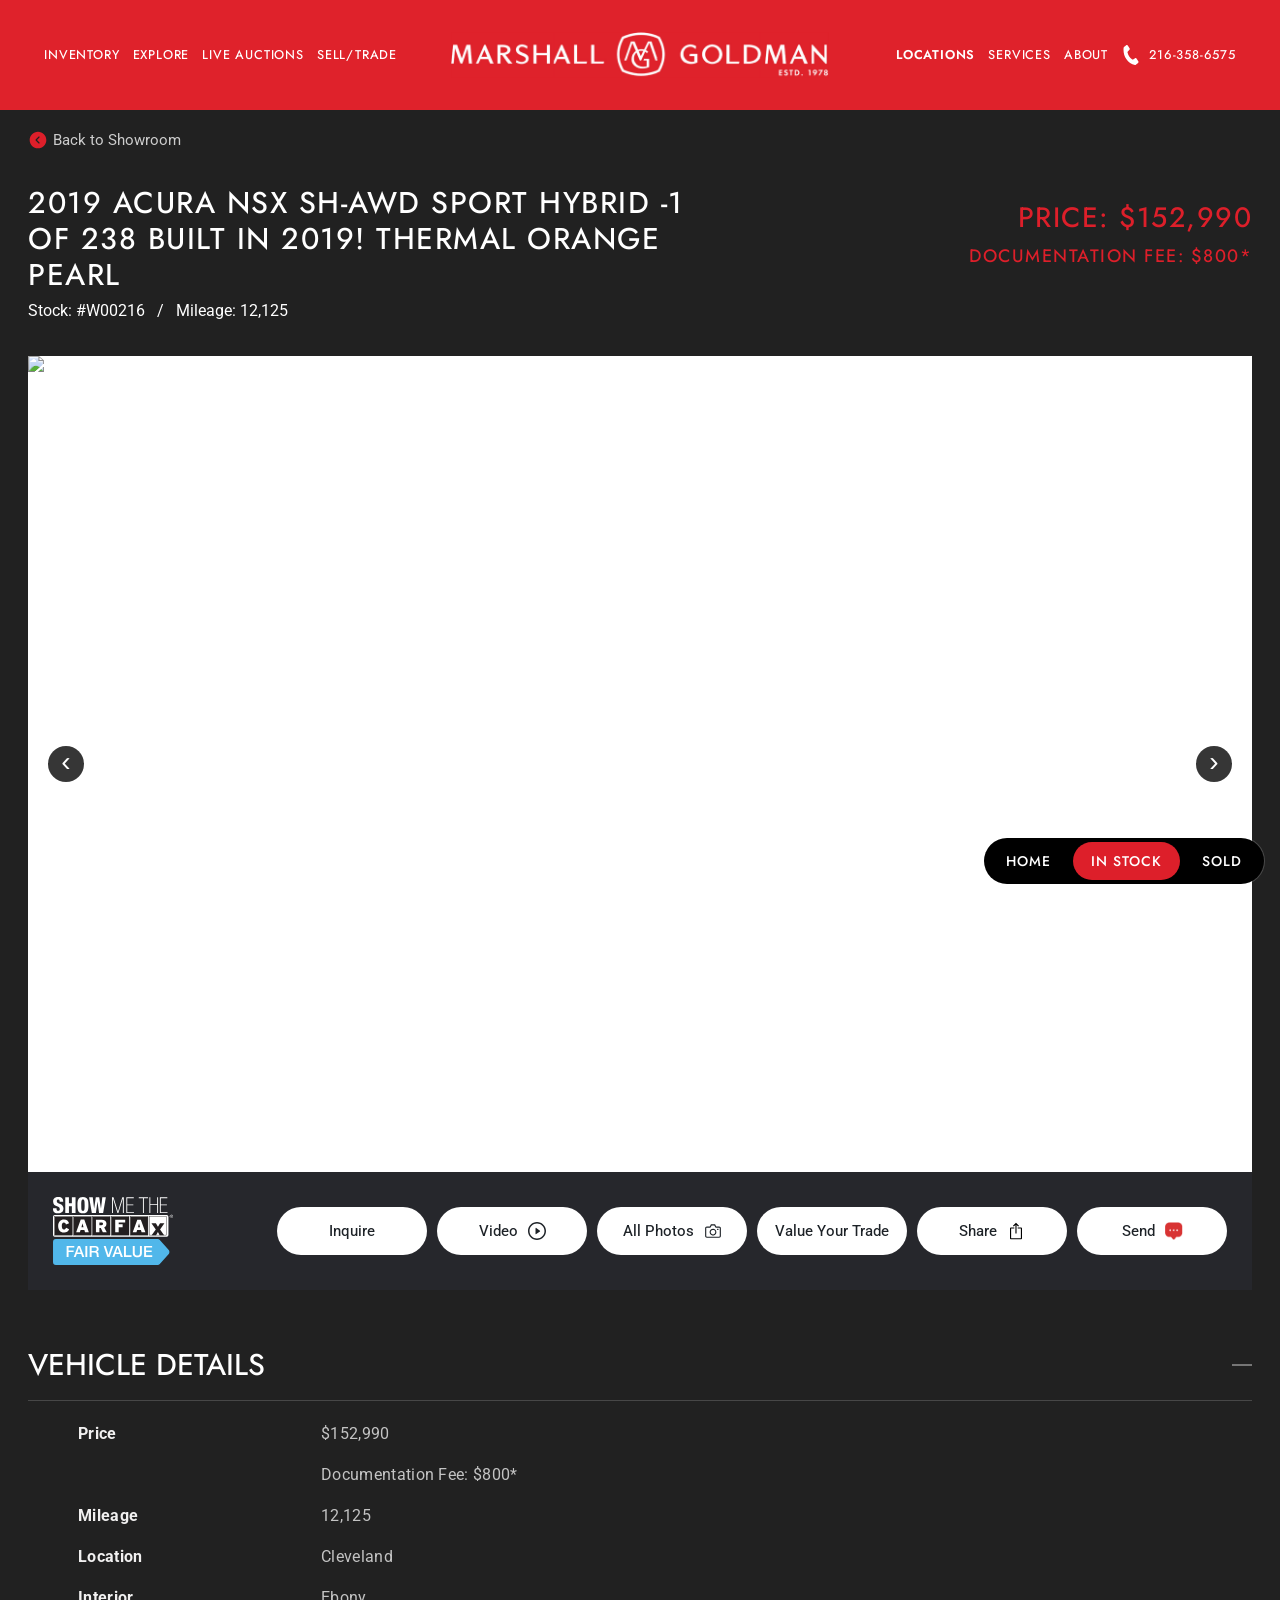
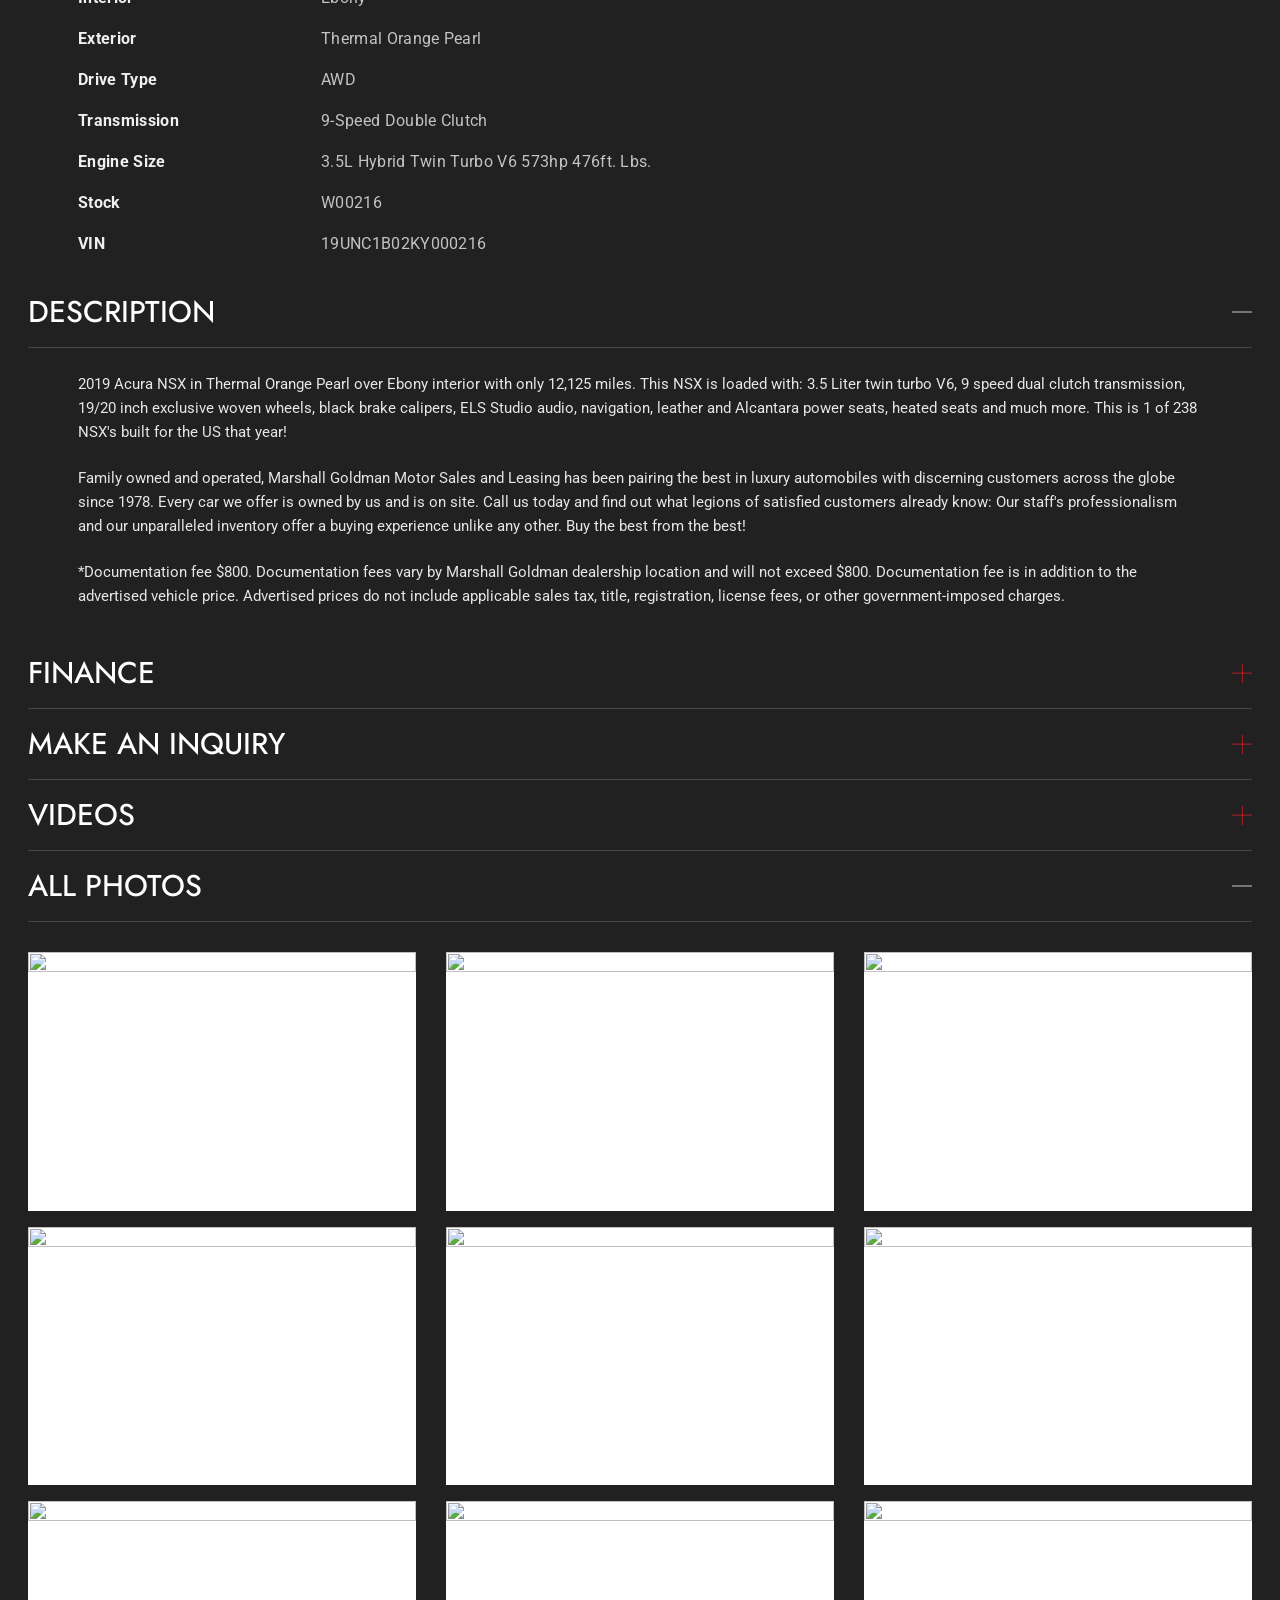
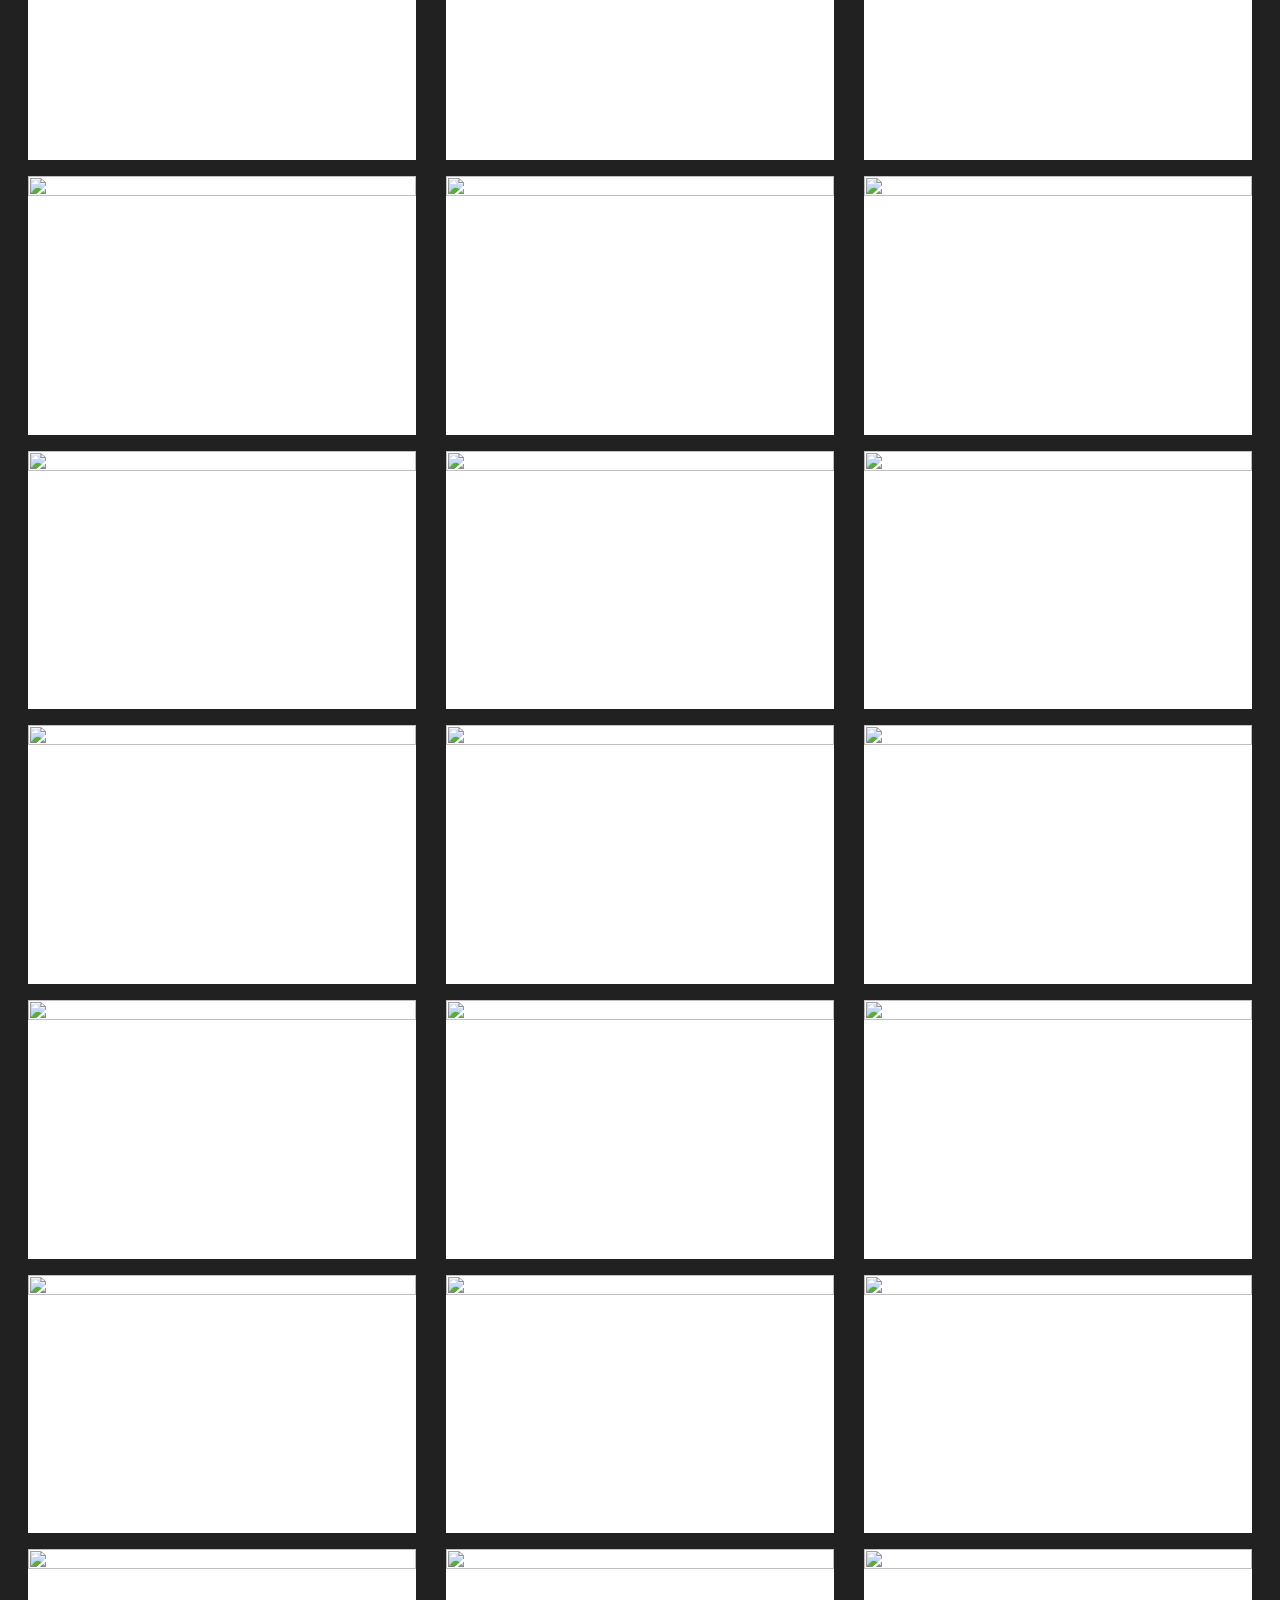
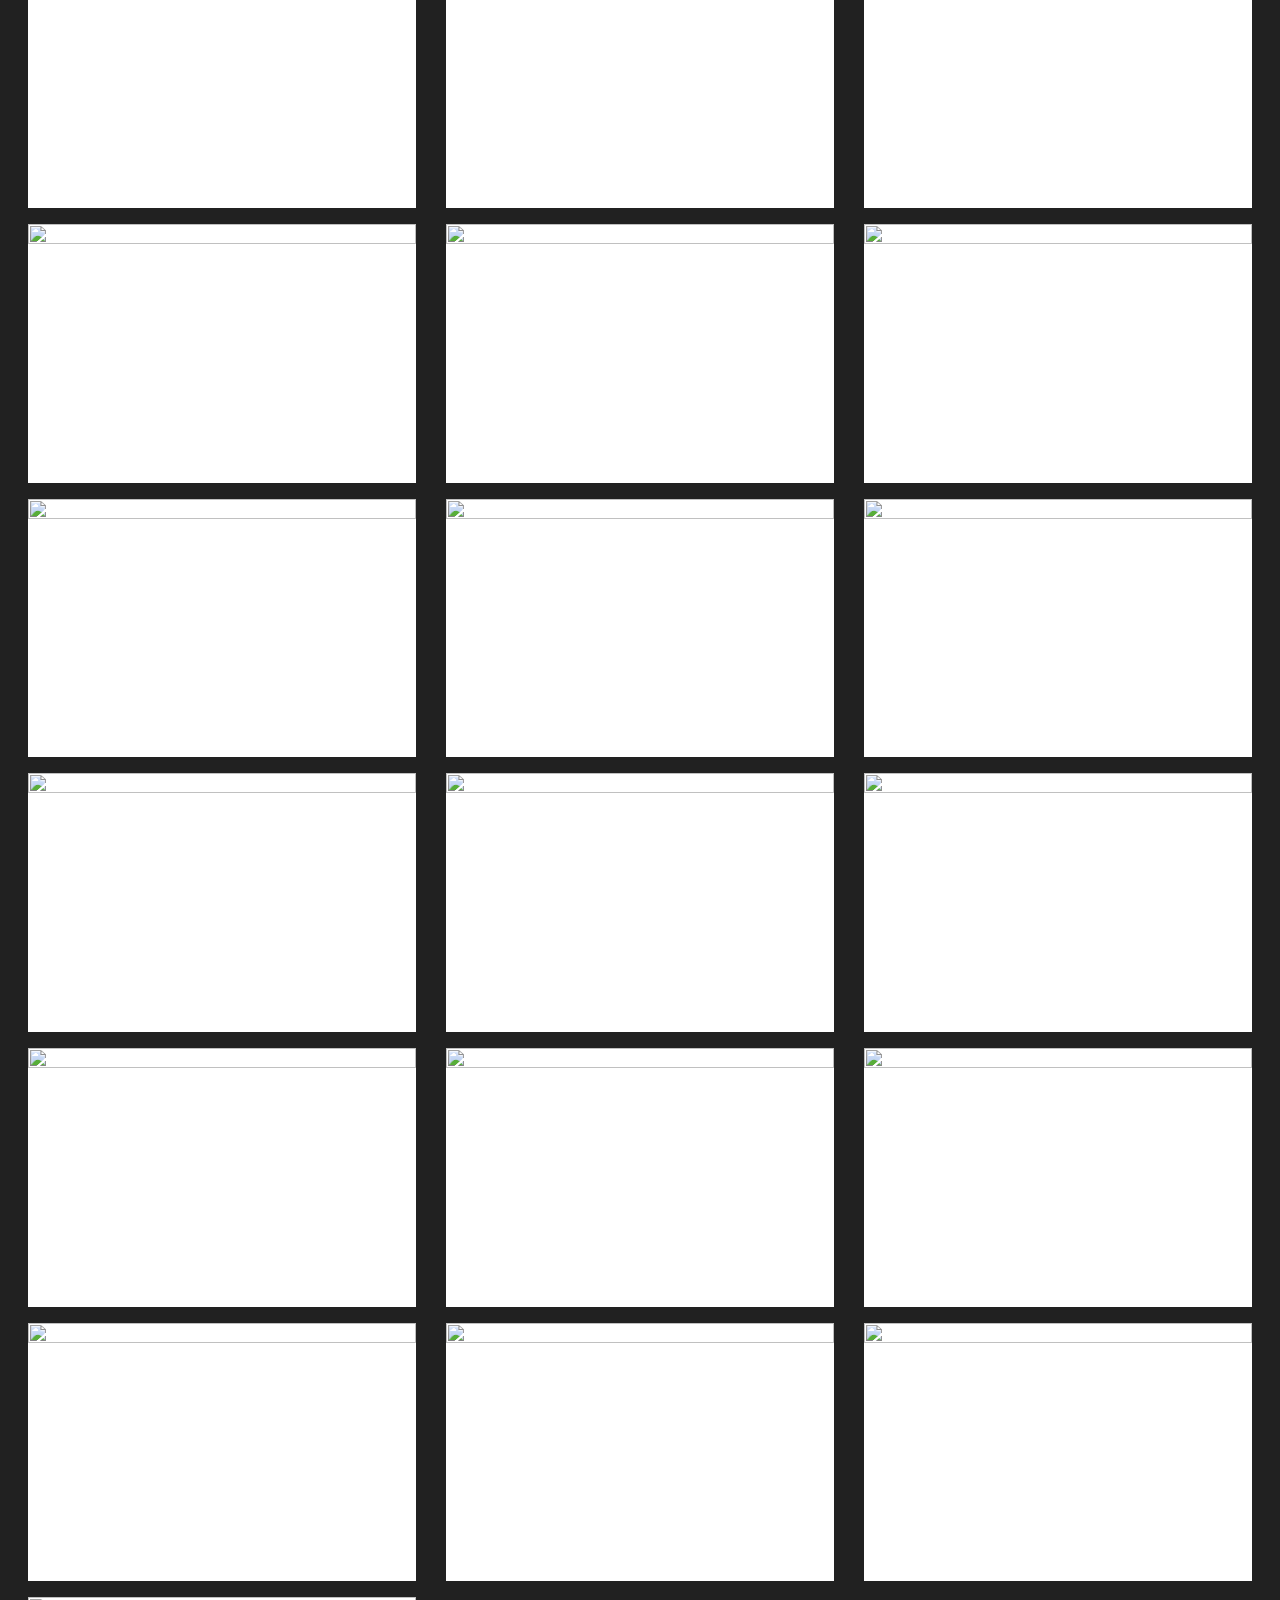
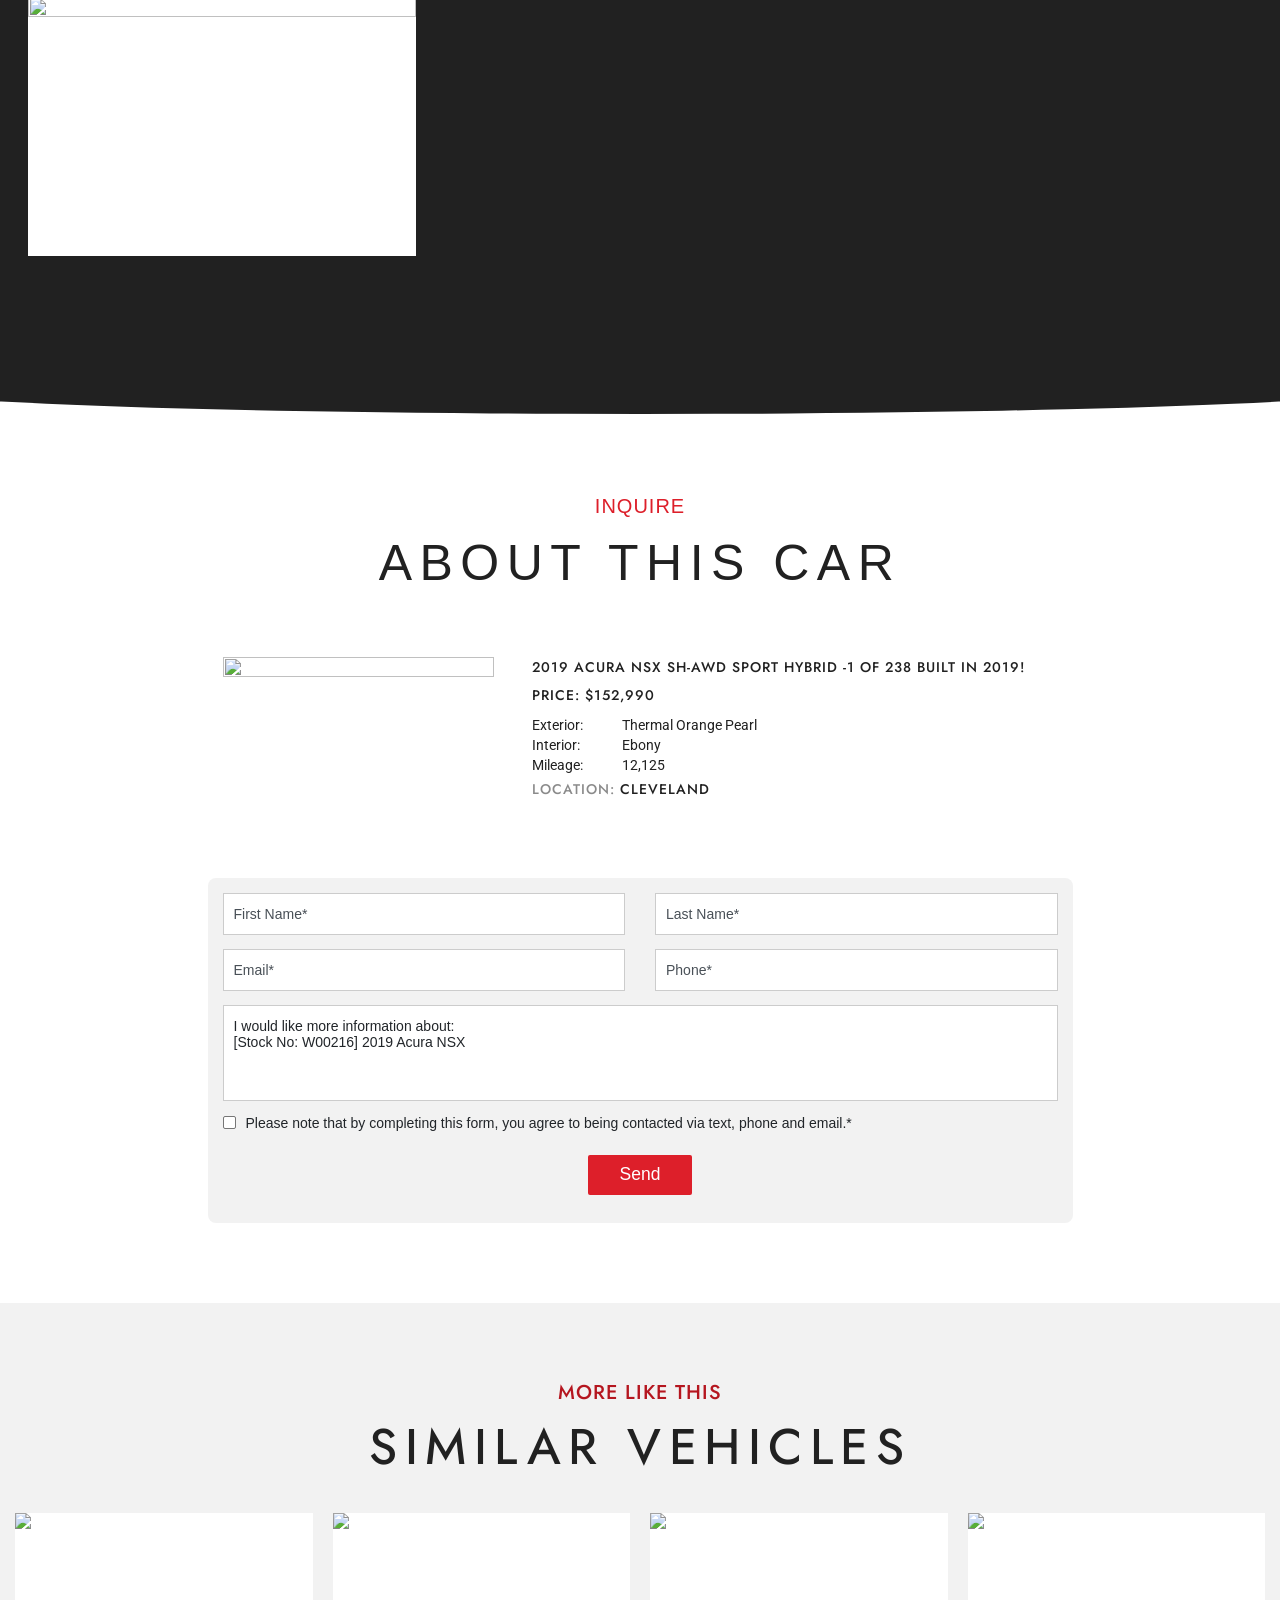
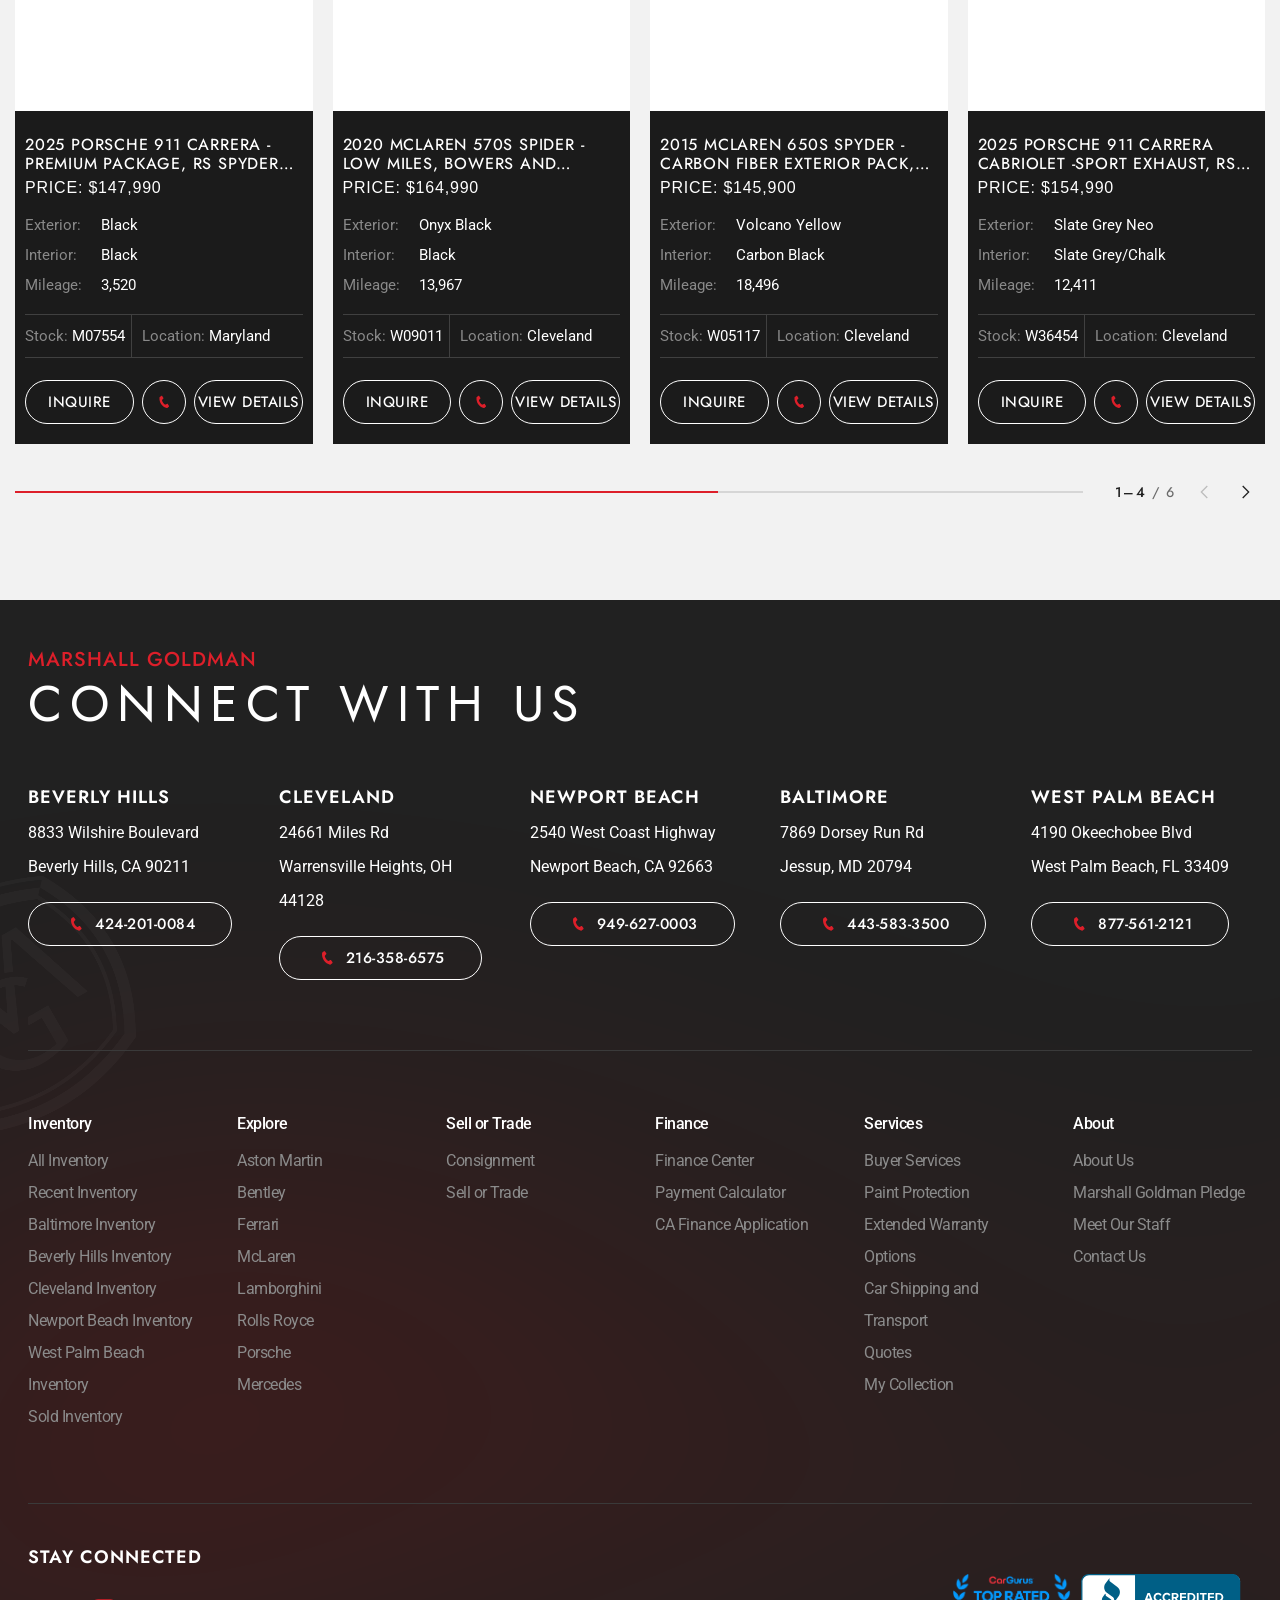
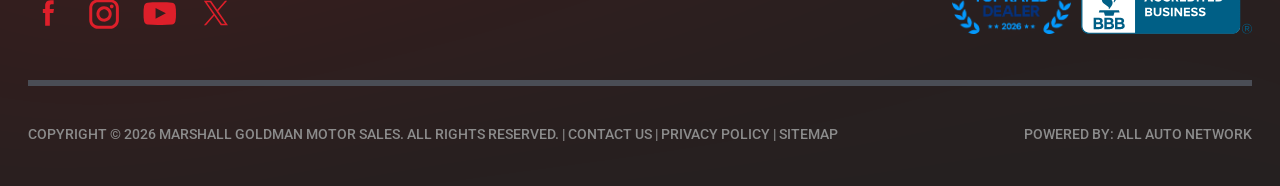
==== commit f072df2b: "Add homepage rebuild, West Palm Beach location, one-line header - index.html: local rebuild of the m" ====
--- a/VDP-instock.html
+++ b/VDP-instock.html
@@ -8,18 +8,19 @@
 <link rel="stylesheet" href="https://use.typekit.net/teo7bxl.css">
 <link rel="preconnect" href="https://fonts.googleapis.com"><link rel="preconnect" href="https://fonts.gstatic.com" crossorigin>
 <link rel="stylesheet" href="https://fonts.googleapis.com/css2?family=Jost:wght@300;400;500;600&family=Roboto:wght@300;400;500;700&display=swap">
-<link rel="stylesheet" href="assets/vdp.css?v=160505">
-<link rel="stylesheet" href="assets/similar.css?v=160505">
+<link rel="stylesheet" href="assets/vdp.css?v=121837">
+<link rel="stylesheet" href="assets/similar.css?v=121837">
 </head>
 <body>
 
-<nav class="state" aria-label="Mockup state">
+<nav class="state" aria-label="Mockup pages">
+  <a href="index.html">Home</a>
   <a href="VDP-instock.html" aria-current="page">In stock</a>
   <a href="VDP-sold.html">Sold</a>
 </nav>
 
 <header class="hdr">
-  <nav><span>Inventory</span><span>Explore</span><span>Live<br>Auctions</span><span>Sell/Trade</span></nav>
+  <nav><span>Inventory</span><span>Explore</span><span>Live Auctions</span><span>Sell/Trade</span></nav>
   <img class="logo" src="assets/img/logo.png" alt="Marshall Goldman, Estd. 1978">
   <nav><span>Locations</span><span>Services</span><span>About</span><span class="phone"><img src="assets/img/phone_icon.svg" alt=""><span>216-358-6575</span></span></nav>
 </header>
@@ -100,9 +101,10 @@
       <div><h3>Cleveland</h3><p>24661 Miles Rd<br>Warrensville Heights, OH 44128</p><a href="#"><img src="assets/img/Call.svg" alt="">216-358-6575</a></div>
       <div><h3>Newport Beach</h3><p>2540 West Coast Highway<br>Newport Beach, CA 92663</p><a href="#"><img src="assets/img/Call.svg" alt="">949-627-0003</a></div>
       <div><h3>Baltimore</h3><p>7869 Dorsey Run Rd<br>Jessup, MD 20794</p><a href="#"><img src="assets/img/Call.svg" alt="">443-583-3500</a></div>
+      <div><h3>West Palm Beach</h3><p>4190 Okeechobee Blvd<br>West Palm Beach, FL 33409</p><a href="tel:877-561-2121"><img src="assets/img/Call.svg" alt="">877-561-2121</a></div>
     </div>
     <div class="links">
-      <div><h4>Inventory</h4><ul><li>All Inventory</li><li>Recent Inventory</li><li>Baltimore Inventory</li><li>Beverly Hills Inventory</li><li>Cleveland Inventory</li><li>Newport Beach Inventory</li><li>Sold Inventory</li></ul></div>
+      <div><h4>Inventory</h4><ul><li>All Inventory</li><li>Recent Inventory</li><li>Baltimore Inventory</li><li>Beverly Hills Inventory</li><li>Cleveland Inventory</li><li>Newport Beach Inventory</li><li>West Palm Beach Inventory</li><li>Sold Inventory</li></ul></div>
       <div><h4>Explore</h4><ul><li>Aston Martin</li><li>Bentley</li><li>Ferrari</li><li>McLaren</li><li>Lamborghini</li><li>Rolls Royce</li><li>Porsche</li><li>Mercedes</li></ul></div>
       <div><h4>Sell or Trade</h4><ul><li>Consignment</li><li>Sell or Trade</li></ul></div>
       <div><h4>Finance</h4><ul><li>Finance Center</li><li>Payment Calculator</li><li>CA Finance Application</li></ul></div>
@@ -114,8 +116,8 @@
   </div>
 </footer>
 
-<script src="assets/similar.js?v=160505"></script>
-<script src="assets/similar-data.js?v=160505"></script>
+<script src="assets/similar.js?v=121837"></script>
+<script src="assets/similar-data.js?v=121837"></script>
 <script>
   MGSimilar.mount(document.getElementById('similar-anchor'), { variant: 'bottom', position: 'afterend', kicker: 'More Like This', title: 'Similar Vehicles', cars: MG_MOCK.instock });
   document.querySelectorAll('.mg-sim__link').forEach(function (a) { a.href = 'https://www.marshallgoldman.com' + a.getAttribute('href'); a.target = '_blank'; a.rel = 'noopener'; });
--- a/assets/vdp.css
+++ b/assets/vdp.css
@@ -23,14 +23,17 @@
 .wrap { max-width: calc(var(--wrap) + var(--gut) * 2); margin: 0 auto; padding: 0 var(--gut); }
 
 /* ---------- header ---------- */
-.hdr { position: sticky; top: 0; z-index: 20; background: var(--red); height: 110px; padding: 0 44px;
-  display: grid; grid-template-columns: 1fr auto 1fr; column-gap: 56px; align-items: center; }
-.hdr nav { display: flex; gap: 30px; align-items: center; font: 600 14px/1.25 var(--ff-d); letter-spacing: .8px; text-transform: uppercase; }
+.hdr { position: sticky; top: 0; z-index: 20; background: #df222b; /* live header red, matches logo.png ground */ height: 110px; padding: 0 clamp(24px, 3.45vw, 66px);
+  display: grid; grid-template-columns: 1fr auto 1fr; column-gap: clamp(24px, 4.5vw - 17px, 69px); align-items: center; }
+/* one line at every width: live @1920 = 16px futura, 50px gaps, 591px logo; everything scales down together */
+.hdr nav { display: flex; gap: clamp(12px, 5.8vw - 61px, 50px); align-items: center; white-space: nowrap;
+  font: 450 clamp(10px, 0.79vw + 2.6px, 16px)/1 var(--ff-d); letter-spacing: .8px; text-transform: uppercase; }
 .hdr nav:last-child { justify-content: flex-end; }
-.hdr .logo { width: 431px; height: auto; }
-.hdr .phone { display: flex; align-items: center; gap: 10px; }
-.hdr .phone { flex-shrink: 0; }
-.hdr .phone span { flex: 0 0 76px; }
+.hdr nav > span:first-child { font-weight: 600; }
+.hdr nav:first-child > span:first-child { font-weight: 450; }
+.hdr .logo { width: clamp(300px, 33.3vw - 49px, 591px); height: auto; }
+.hdr .phone { display: flex; align-items: center; gap: 8px; flex-shrink: 0; }
+.hdr .phone span { white-space: nowrap; }
 .hdr .phone img { width: 20px; height: 20px; flex-shrink: 0; }
 .mbar { display: none; }
 
@@ -101,7 +104,7 @@
 .ftr .mark { position: absolute; left: 0; top: 242px; width: 171px; height: auto; }
 .ftr .k { font: 500 20px/20px var(--ff-d); letter-spacing: 1px; text-transform: uppercase; color: var(--red); }
 .ftr h2 { margin: 6px 0 52px; font: 400 50px/56px var(--ff-d); letter-spacing: 7.5px; text-transform: uppercase; }
-.locs { display: grid; grid-template-columns: repeat(4, 1fr); gap: 30px; padding-bottom: 70px; border-bottom: 1px solid #3a3a3a; }
+.locs { display: grid; grid-template-columns: repeat(5, 1fr); gap: 30px; padding-bottom: 70px; border-bottom: 1px solid #3a3a3a; }
 .locs h3 { margin: 0 0 6px; font: 600 18px/26px var(--ff-d); letter-spacing: 1px; text-transform: uppercase; }
 .locs p { margin: 0 0 18px; font-size: 16px; line-height: 34px; }
 .locs a { display: inline-flex; align-items: center; gap: 8px; height: 44px; padding: 0 36px; border: 1px solid #fff; border-radius: 100px; font: 500 15px var(--ff-d); letter-spacing: .5px; }
@@ -128,7 +131,6 @@
 
 /* ---------- responsive ---------- */
 @media (max-width: 1199px) {
-  .hdr { padding: 0 30px; column-gap: 24px; } .hdr nav { gap: 14px; font-size: 11px; } .hdr .logo { width: 320px; } .hdr .phone { flex-shrink: 0; gap: 8px; } .hdr .phone span { flex: 0 0 58px; max-width: none; }
   .links { grid-template-columns: repeat(3, 1fr); }
 }
 @media (max-width: 991px) {
